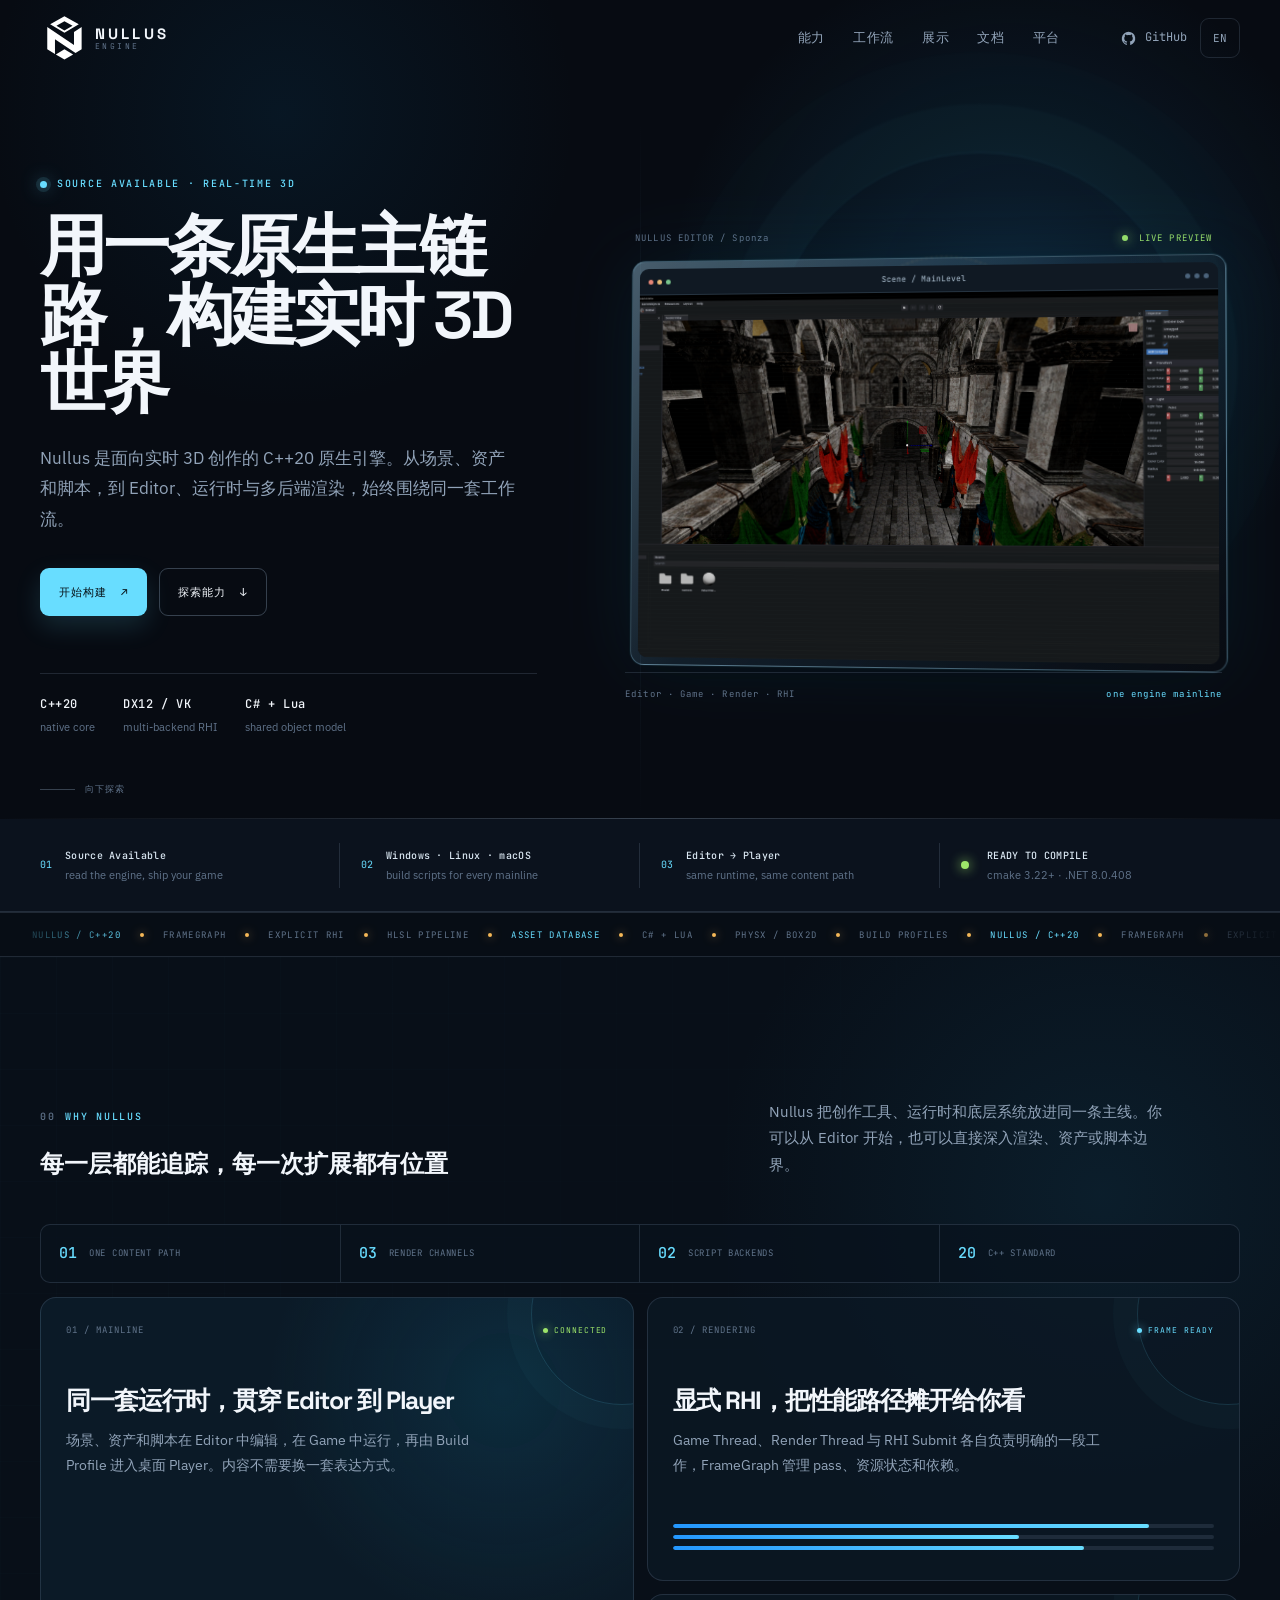
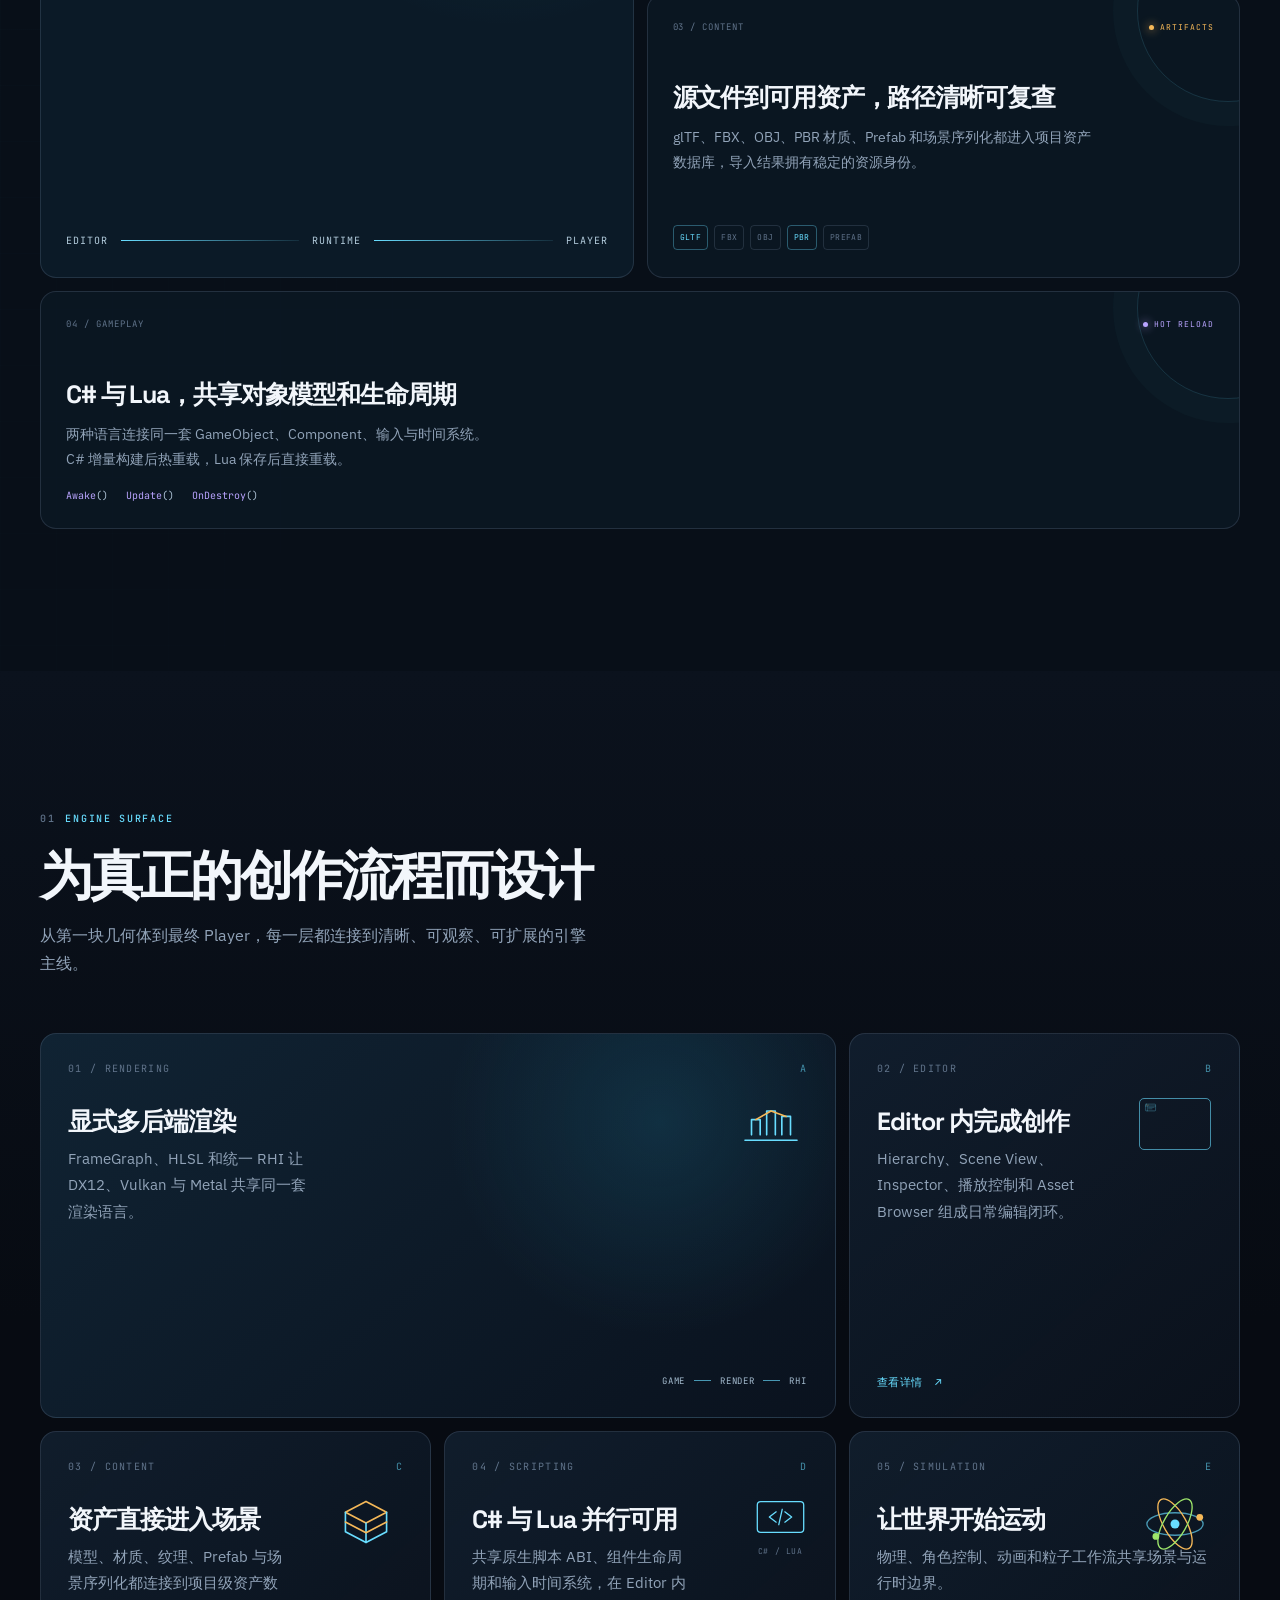
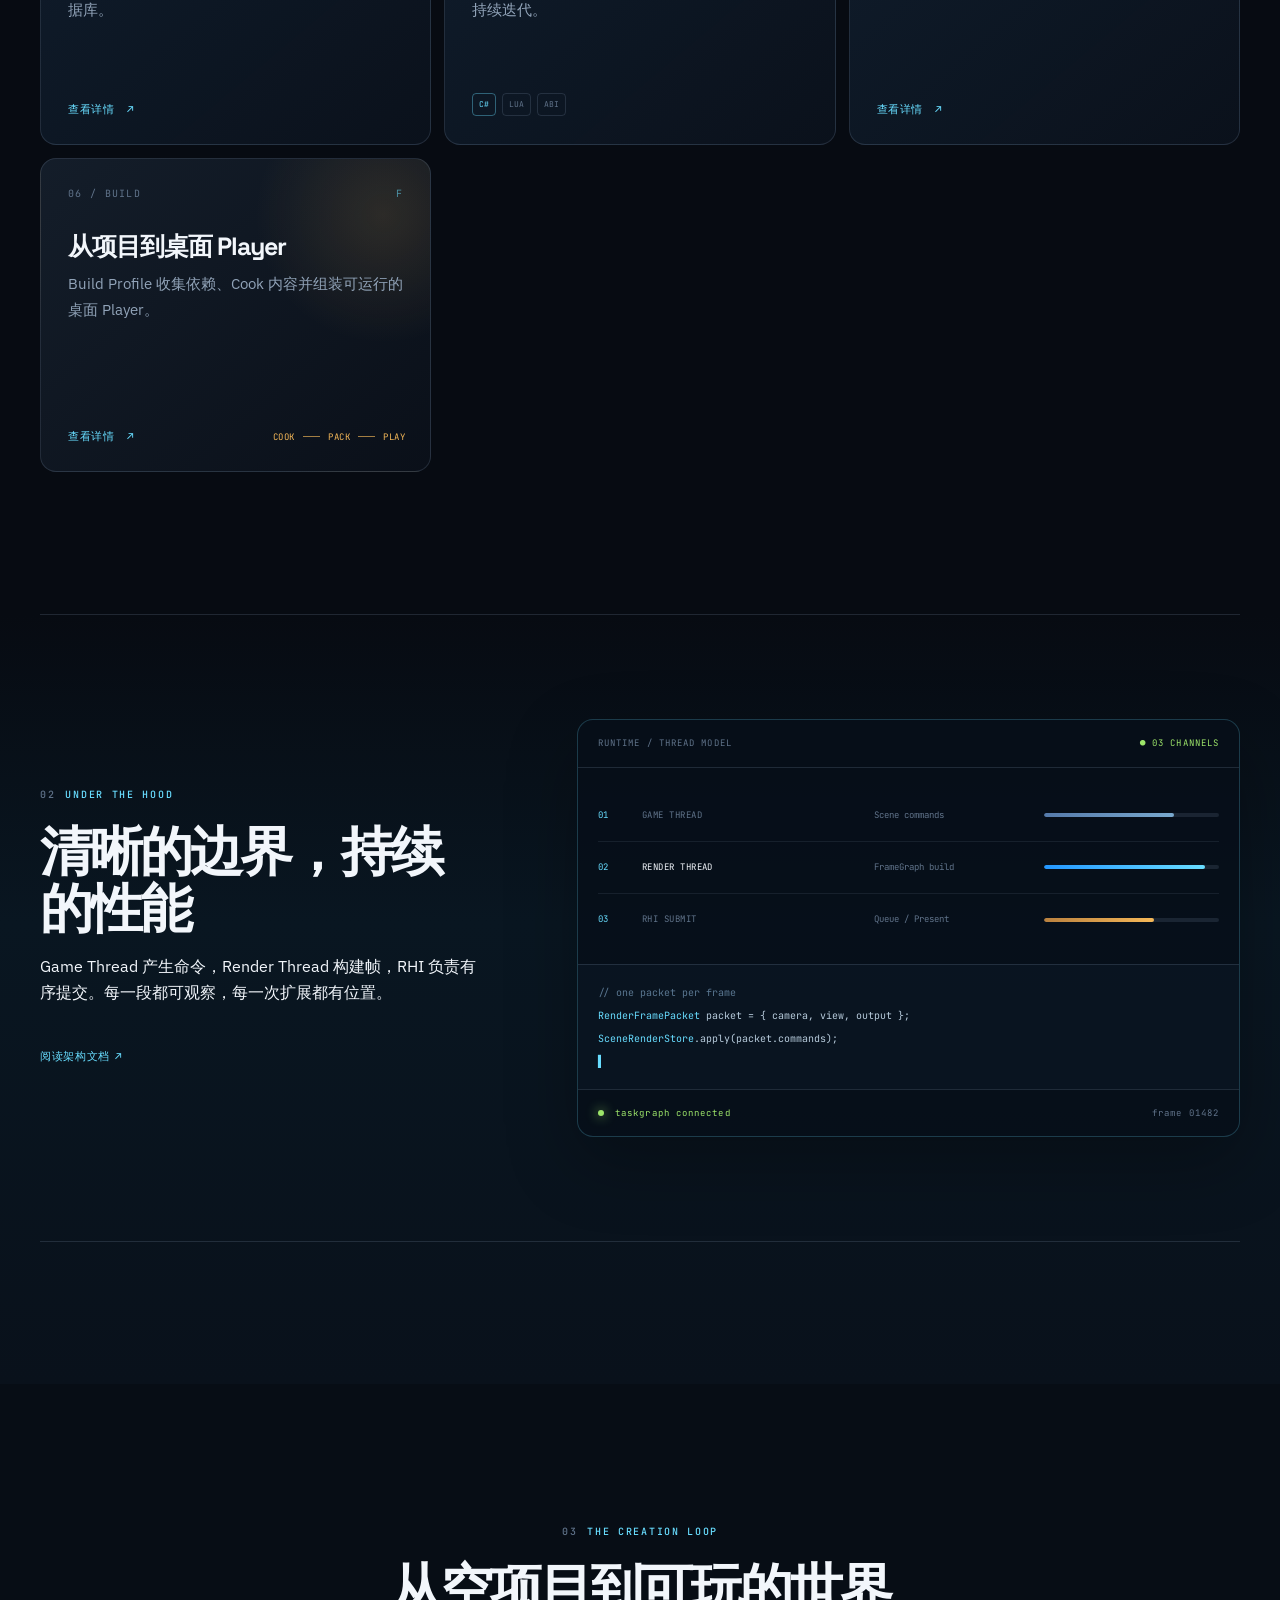
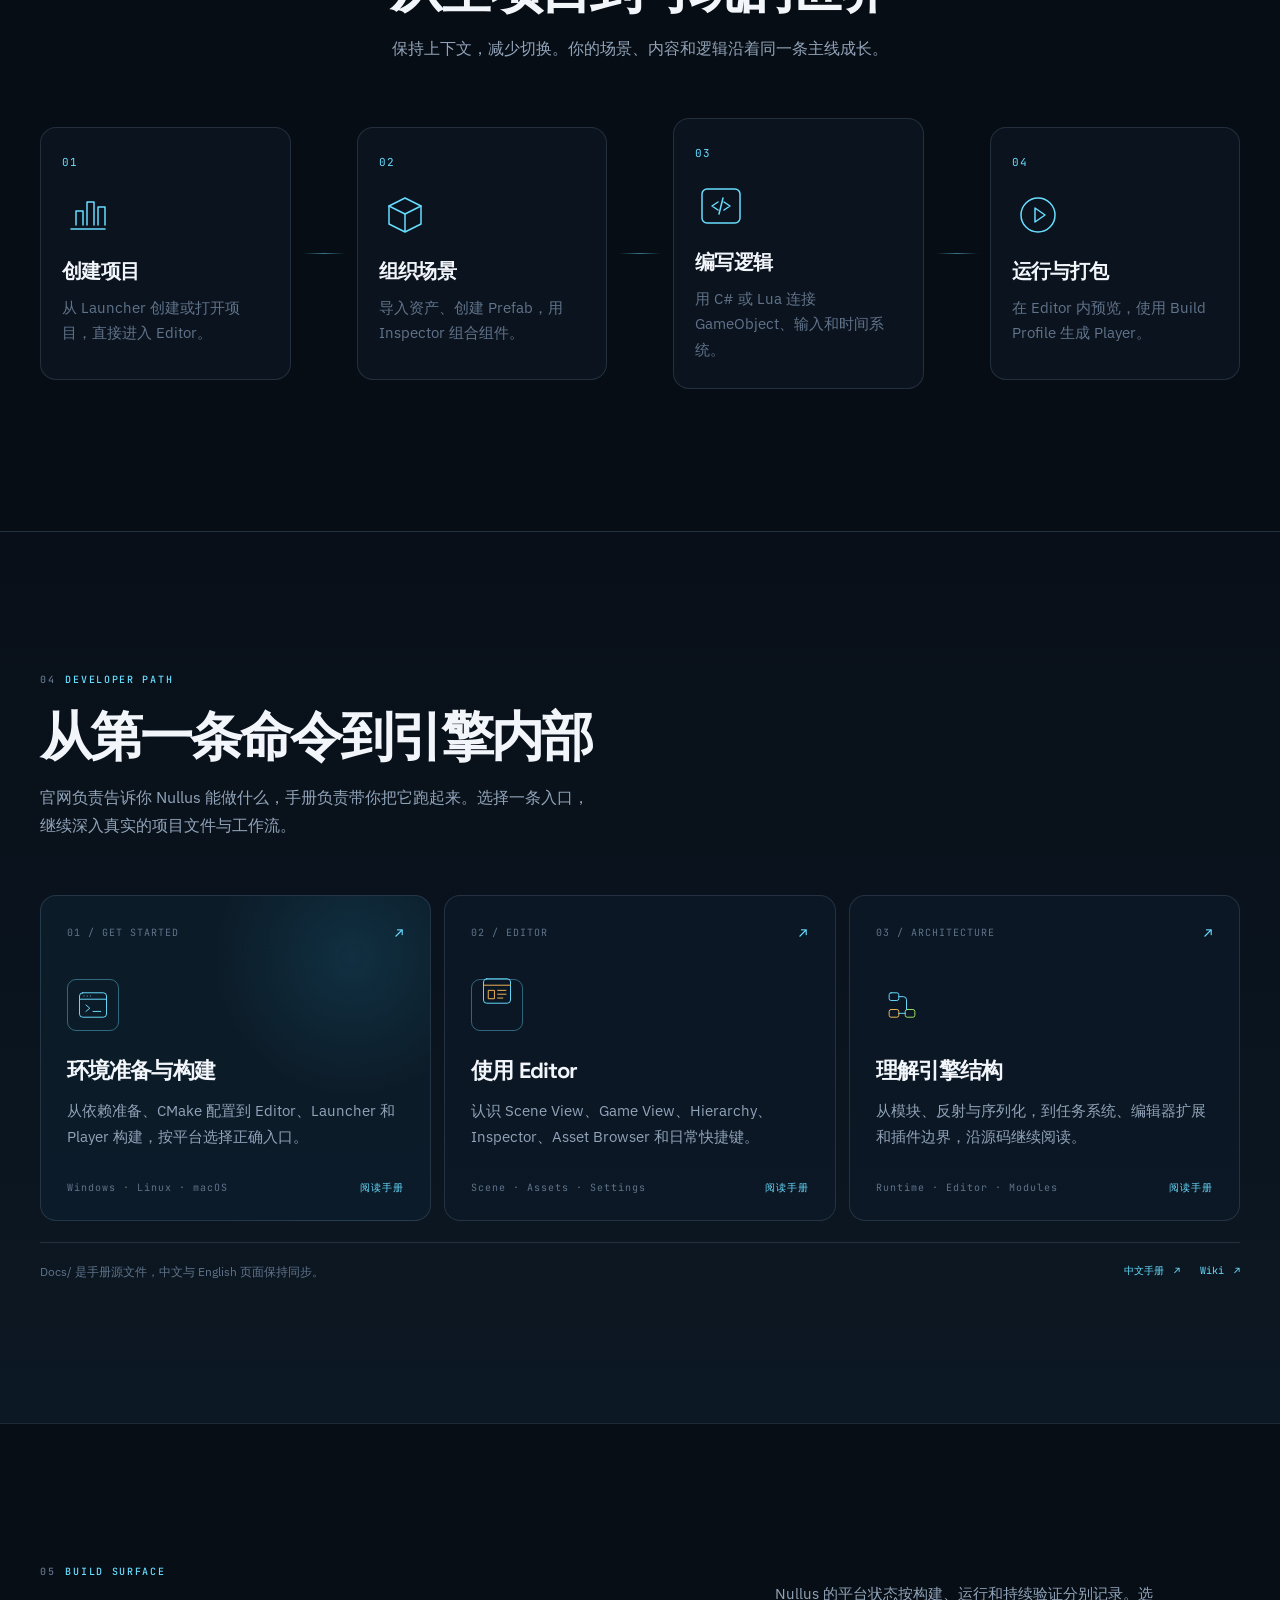
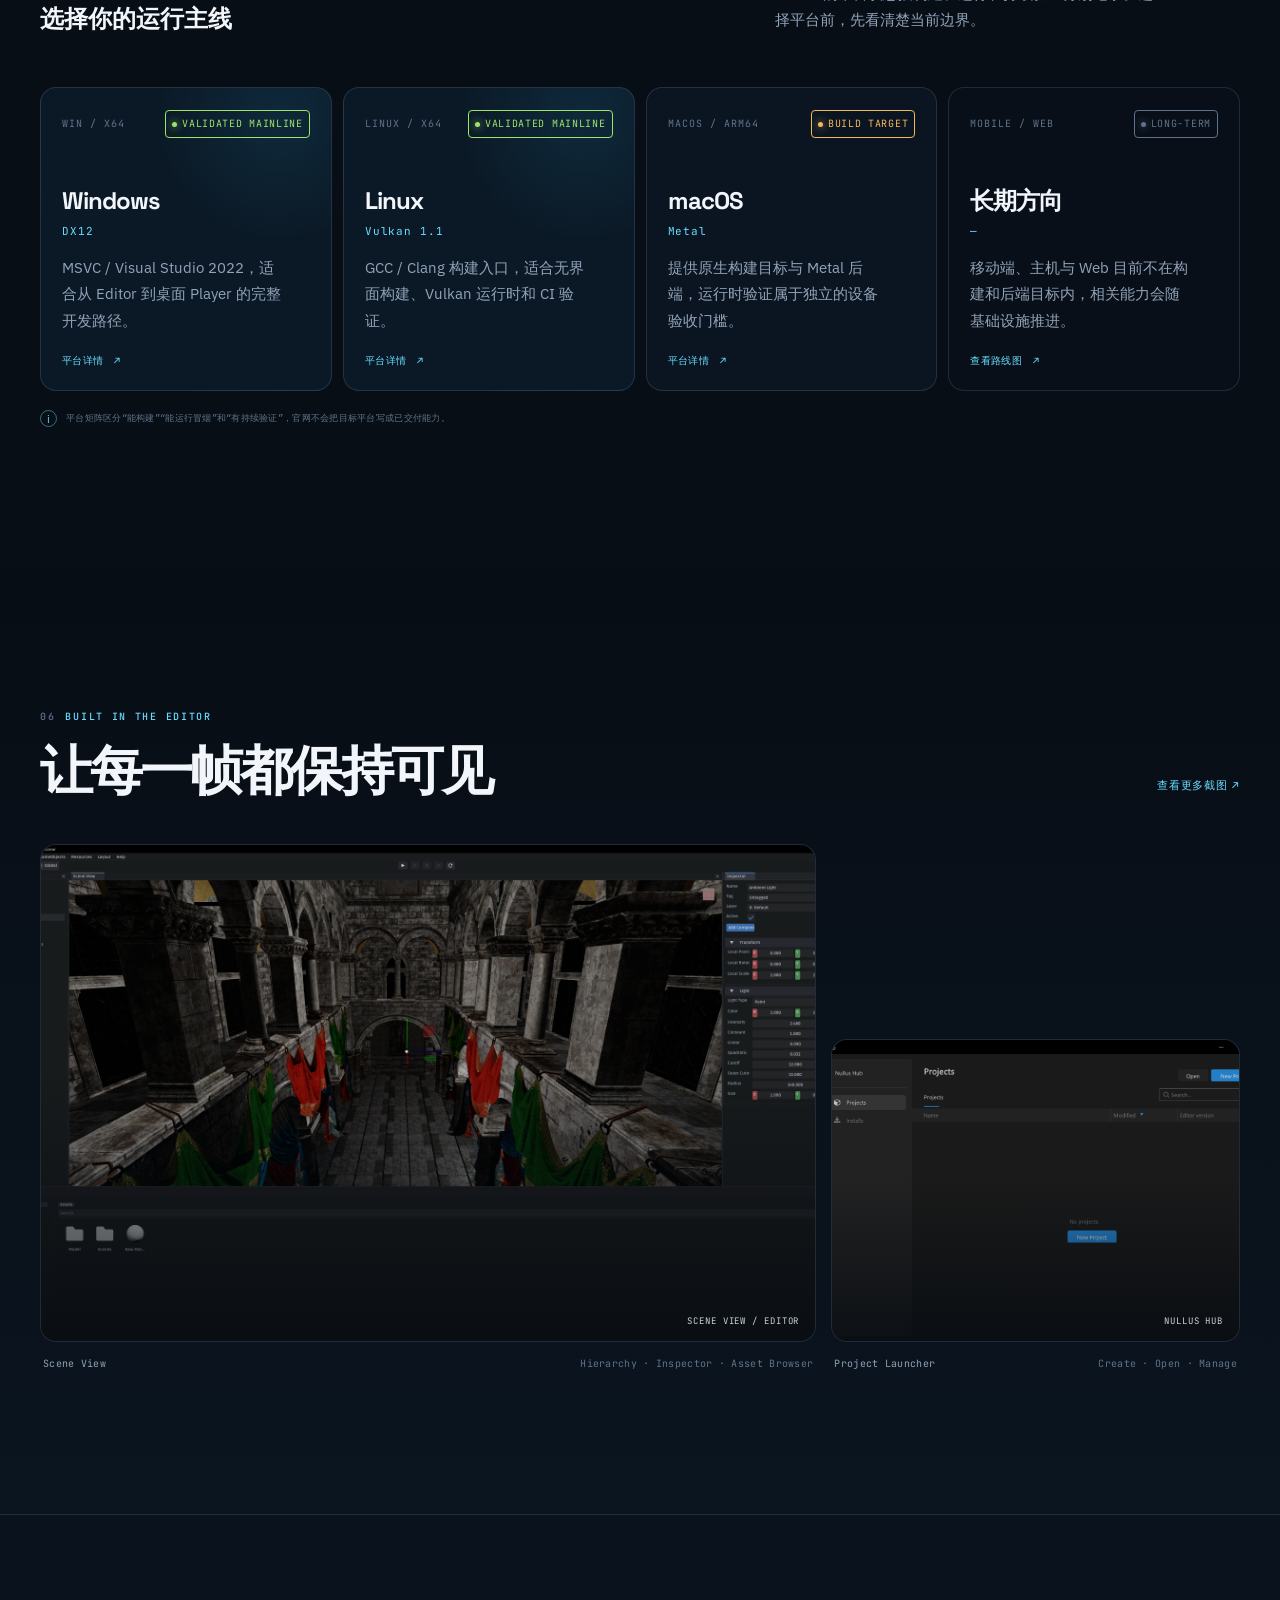
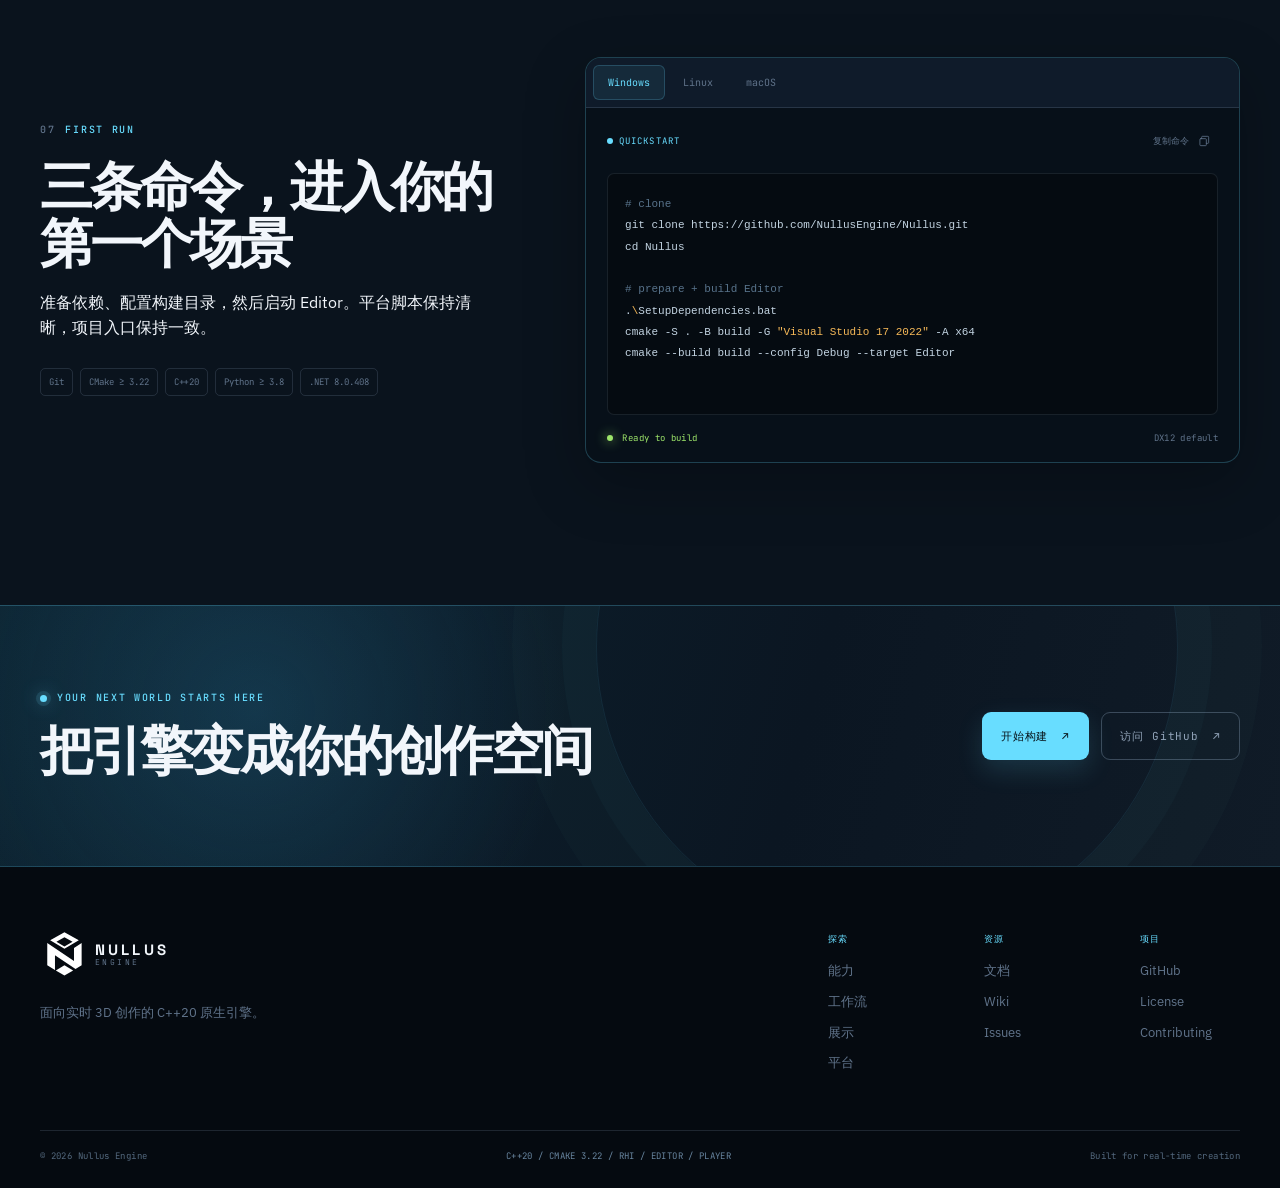
==== index.html @ f69d6d19 "Create Nullus Engine website" ====
<!doctype html>
<html lang="zh-CN">
  <head>
    <meta charset="UTF-8" />
    <meta name="viewport" content="width=device-width, initial-scale=1" />
    <meta name="theme-color" content="#070b12" />
    <meta name="robots" content="noindex,follow,max-image-preview:large" />
    <meta name="author" content="Nullus Engine" />
    <meta
      name="description"
      content="Nullus 是面向实时 3D 创作的 C++20 原生游戏引擎，提供 Editor、FrameGraph、DX12、Vulkan、Metal、C#、Lua、资产管线与桌面 Player 构建。"
    />
    <link rel="canonical" href="https://www.nullusengine.com/zh-cn/" />
    <link rel="alternate" hreflang="zh-CN" href="https://www.nullusengine.com/zh-cn/" />
    <link rel="alternate" hreflang="en" href="https://www.nullusengine.com/en/" />
    <link rel="alternate" hreflang="x-default" href="https://www.nullusengine.com/zh-cn/" />
    <meta property="og:site_name" content="Nullus Engine" />
    <meta property="og:type" content="website" />
    <meta property="og:locale" content="zh_CN" />
    <meta property="og:locale:alternate" content="en_US" />
    <meta property="og:title" content="Nullus Engine｜C++20 原生实时 3D 游戏引擎" />
    <meta property="og:description" content="从场景、资产和脚本，到 Editor、运行时与多后端渲染，使用同一条原生引擎主线。" />
    <meta property="og:url" content="https://www.nullusengine.com/zh-cn/" />
    <meta property="og:image" content="https://www.nullusengine.com/assets/editor.png" />
    <meta property="og:image:alt" content="Nullus Editor 场景编辑器与实时 3D 视图" />
    <meta property="og:image:type" content="image/png" />
    <meta property="og:image:width" content="3840" />
    <meta property="og:image:height" content="2088" />
    <meta name="twitter:card" content="summary_large_image" />
    <meta name="twitter:title" content="Nullus Engine｜C++20 原生实时 3D 游戏引擎" />
    <meta name="twitter:description" content="面向实时 3D 创作的 C++20 原生引擎，连接 Editor、运行时、资产与多后端渲染。" />
    <meta name="twitter:image" content="https://www.nullusengine.com/assets/editor.png" />
    <title>Nullus Engine｜C++20 原生实时 3D 游戏引擎</title>
    <link rel="preconnect" href="https://fonts.googleapis.com" />
    <link rel="preconnect" href="https://fonts.gstatic.com" crossorigin />
    <link
      href="https://fonts.googleapis.com/css2?family=IBM+Plex+Sans:wght@400;500;600;700&family=JetBrains+Mono:wght@400;500;600&family=Space+Grotesk:wght@500;600;700&display=swap"
      rel="stylesheet"
    />
    <link rel="icon" href="assets/NullusIcon.svg" type="image/svg+xml" />
    <link rel="stylesheet" href="styles.css" />
    <script type="application/ld+json">
      {
        "@context": "https://schema.org",
        "@graph": [
          {
            "@type": "WebSite",
            "@id": "https://www.nullusengine.com/#website",
            "url": "https://www.nullusengine.com/",
            "name": "Nullus Engine",
            "description": "A native C++20 engine for real-time 3D creation.",
            "publisher": { "@id": "https://www.nullusengine.com/#organization" }
          },
          {
            "@type": "Organization",
            "@id": "https://www.nullusengine.com/#organization",
            "name": "Nullus Engine",
            "url": "https://www.nullusengine.com/",
            "logo": "https://www.nullusengine.com/assets/NullusIcon.svg",
            "sameAs": ["https://github.com/NullusEngine/Nullus"]
          },
          {
            "@type": "SoftwareApplication",
            "@id": "https://www.nullusengine.com/#software",
            "name": "Nullus Engine",
            "url": "https://www.nullusengine.com/",
            "description": "A native C++20 engine for real-time 3D creation with an Editor, FrameGraph rendering, multi-backend RHI, C# and Lua scripting, asset workflows, and desktop Player builds.",
            "applicationCategory": "GameDevelopmentTool",
            "operatingSystem": ["Windows", "Linux", "macOS"],
            "programmingLanguage": "C++20",
            "image": "https://www.nullusengine.com/assets/editor.png",
            "codeRepository": "https://github.com/NullusEngine/Nullus",
            "publisher": { "@id": "https://www.nullusengine.com/#organization" }
          }
        ]
      }
    </script>
  </head>
  <body>
    <a class="skip-link" href="#main">跳转到主要内容</a>
    <div class="site-shell">
      <header class="site-header" data-header>
        <div class="container header-inner">
          <a class="brand" href="#top" aria-label="Nullus Engine 首页">
            <span class="brand-mark-wrap" aria-hidden="true">
              <img class="brand-mark" src="assets/NullusIcon.svg" alt="" />
            </span>
            <span class="brand-copy">
              <span class="brand-name">NULLUS</span>
              <span class="brand-type">ENGINE</span>
            </span>
          </a>

          <nav class="desktop-nav" aria-label="主导航">
            <a href="#features" data-i18n="navFeatures">能力</a>
            <a href="#workflow" data-i18n="navWorkflow">工作流</a>
            <a href="#gallery" data-i18n="navGallery">展示</a>
            <a href="#docs" data-i18n="navDocs">文档</a>
            <a href="#platforms" data-i18n="navPlatforms">平台</a>
          </nav>

          <div class="header-actions">
            <a class="header-github" href="https://github.com/NullusEngine/Nullus" target="_blank" rel="noreferrer">
              <svg viewBox="0 0 24 24" aria-hidden="true"><path d="M12 2.5a9.5 9.5 0 0 0-3 18.51c.48.09.65-.21.65-.46v-1.62c-2.65.58-3.21-1.13-3.21-1.13-.44-1.1-1.07-1.4-1.07-1.4-.87-.6.07-.59.07-.59.96.07 1.46.99 1.46.99.86 1.46 2.26 1.04 2.81.8.09-.62.34-1.04.61-1.28-2.11-.24-4.33-1.05-4.33-4.69 0-1.04.37-1.89.98-2.56-.1-.24-.43-1.21.09-2.52 0 0 .8-.26 2.62.98A9.1 9.1 0 0 1 12 7.2c.81 0 1.62.11 2.38.33 1.82-1.24 2.62-.98 2.62-.98.52 1.31.19 2.28.09 2.52.61.67.98 1.52.98 2.56 0 3.65-2.23 4.45-4.35 4.68.35.3.65.88.65 1.77v2.47c0 .25.17.55.66.46A9.5 9.5 0 0 0 12 2.5Z" /></svg>
              <span>GitHub</span>
            </a>
            <button class="lang-toggle" type="button" data-language-toggle aria-label="切换为 English">EN</button>
            <button class="menu-toggle" type="button" data-menu-toggle aria-expanded="false" aria-controls="mobile-menu" aria-label="打开菜单">
              <span></span><span></span>
            </button>
          </div>
        </div>
        <nav class="mobile-nav" id="mobile-menu" data-mobile-menu aria-label="移动端主导航">
          <a href="#features" data-i18n="navFeatures">能力</a>
          <a href="#workflow" data-i18n="navWorkflow">工作流</a>
          <a href="#gallery" data-i18n="navGallery">展示</a>
          <a href="#docs" data-i18n="navDocs">文档</a>
          <a href="#platforms" data-i18n="navPlatforms">平台</a>
          <a href="https://github.com/NullusEngine/Nullus" target="_blank" rel="noreferrer">GitHub</a>
        </nav>
      </header>

      <main id="main">
        <section class="hero section-grid" id="top">
          <div class="hero-glow hero-glow-one" aria-hidden="true"></div>
          <div class="hero-glow hero-glow-two" aria-hidden="true"></div>
          <div class="container hero-inner">
            <div class="hero-copy reveal">
              <p class="eyebrow"><span class="eyebrow-dot"></span><span data-i18n="heroEyebrow">SOURCE AVAILABLE · REAL-TIME 3D</span></p>
              <h1 data-i18n="heroTitle">用一条原生主链路，构建实时 3D 世界</h1>
              <p class="hero-lede" data-i18n="heroLede">
                Nullus 是面向实时 3D 创作的 C++20 原生引擎。从场景、资产和脚本，到 Editor、运行时与多后端渲染，始终围绕同一套工作流。
              </p>
              <div class="hero-actions">
                <a class="button button-primary" href="#start" data-i18n="heroPrimary">开始构建 <span aria-hidden="true">↗</span></a>
                <a class="button button-secondary" href="#features" data-i18n="heroSecondary">探索能力 <span aria-hidden="true">↓</span></a>
              </div>
              <div class="hero-meta">
                <span><strong>C++20</strong><small>native core</small></span>
                <span><strong>DX12 / VK</strong><small>multi-backend RHI</small></span>
                <span><strong>C# + Lua</strong><small>shared object model</small></span>
              </div>
            </div>

            <div class="hero-visual reveal reveal-delay" aria-label="Nullus Editor 工作区预览">
              <div class="visual-topline"><span>NULLUS EDITOR / Sponza</span><span class="live-status"><i></i> LIVE PREVIEW</span></div>
              <div class="editor-frame">
                <div class="editor-toolbar">
                  <span class="window-dots"><i></i><i></i><i></i></span>
                  <span class="toolbar-title">Scene / MainLevel</span>
                  <span class="toolbar-actions"><b></b><b></b><b></b></span>
                </div>
                <div class="editor-screenshot">
                  <img src="assets/editor.png" alt="Nullus Editor 展示了场景视图、Hierarchy、Inspector 和 Asset Browser" />
                  <div class="scanline" aria-hidden="true"></div>
                </div>
              </div>
              <div class="visual-caption"><span>Editor · Game · Render · RHI</span><span>one engine mainline</span></div>
            </div>
          </div>
          <div class="container hero-scroll-hint"><span class="scroll-line"></span><span data-i18n="scrollHint">向下探索</span></div>
        </section>

        <section class="proof-strip" aria-label="Nullus 技术信息">
          <div class="container proof-grid">
            <div class="proof-item"><span class="proof-index">01</span><span><strong>Source Available</strong><small>read the engine, ship your game</small></span></div>
            <div class="proof-item"><span class="proof-index">02</span><span><strong>Windows · Linux · macOS</strong><small>build scripts for every mainline</small></span></div>
            <div class="proof-item"><span class="proof-index">03</span><span><strong>Editor → Player</strong><small>same runtime, same content path</small></span></div>
            <div class="proof-item proof-item-signal"><span class="proof-signal"></span><span><strong data-i18n="proofReady">READY TO COMPILE</strong><small>cmake 3.22+ · .NET 8.0.408</small></span></div>
          </div>
        </section>

        <div class="engine-ticker" aria-label="Nullus 技术关键词">
          <div class="ticker-track" aria-hidden="true">
            <span>NULLUS / C++20</span><i></i><span>FRAMEGRAPH</span><i></i><span>EXPLICIT RHI</span><i></i><span>HLSL PIPELINE</span><i></i><span>ASSET DATABASE</span><i></i><span>C# + LUA</span><i></i><span>PHYSX / BOX2D</span><i></i><span>BUILD PROFILES</span><i></i>
            <span>NULLUS / C++20</span><i></i><span>FRAMEGRAPH</span><i></i><span>EXPLICIT RHI</span><i></i><span>HLSL PIPELINE</span><i></i><span>ASSET DATABASE</span><i></i><span>C# + LUA</span><i></i><span>PHYSX / BOX2D</span><i></i><span>BUILD PROFILES</span><i></i>
          </div>
        </div>

        <section class="section section-signal" id="advantages">
          <div class="container">
            <div class="signal-heading reveal">
              <div>
                <p class="eyebrow"><span>00</span><span data-i18n="advantagesEyebrow">WHY NULLUS</span></p>
                <h2 data-i18n="advantagesTitle">每一层都能追踪，每一次扩展都有位置</h2>
              </div>
              <p data-i18n="advantagesLede">Nullus 把创作工具、运行时和底层系统放进同一条主线。你可以从 Editor 开始，也可以直接深入渲染、资产或脚本边界。</p>
            </div>
            <div class="signal-metrics reveal">
              <div><strong>01</strong><span data-i18n="metricRuntime">ONE CONTENT PATH</span></div>
              <div><strong>03</strong><span data-i18n="metricThreads">RENDER CHANNELS</span></div>
              <div><strong>02</strong><span data-i18n="metricScripts">SCRIPT BACKENDS</span></div>
              <div><strong>20</strong><span data-i18n="metricCpp">C++ STANDARD</span></div>
            </div>
            <div class="signal-grid">
              <article class="signal-card signal-card-runtime reveal">
                <div class="signal-card-top"><span>01 / MAINLINE</span><span class="signal-status"><i></i> CONNECTED</span></div>
                <h3 data-i18n="signalRuntimeTitle">同一套运行时，贯穿 Editor 到 Player</h3>
                <p data-i18n="signalRuntimeText">场景、资产和脚本在 Editor 中编辑，在 Game 中运行，再由 Build Profile 进入桌面 Player。内容不需要换一套表达方式。</p>
                <div class="signal-pipeline" aria-hidden="true"><span>EDITOR</span><i></i><span>RUNTIME</span><i></i><span>PLAYER</span></div>
              </article>
              <article class="signal-card signal-card-rhi reveal reveal-delay-short">
                <div class="signal-card-top"><span>02 / RENDERING</span><span class="signal-status signal-status-blue"><i></i> FRAME READY</span></div>
                <h3 data-i18n="signalRhiTitle">显式 RHI，把性能路径摊开给你看</h3>
                <p data-i18n="signalRhiText">Game Thread、Render Thread 与 RHI Submit 各自负责明确的一段工作，FrameGraph 管理 pass、资源状态和依赖。</p>
                <div class="signal-bars" aria-hidden="true"><span><i style="width: 88%"></i></span><span><i style="width: 64%"></i></span><span><i style="width: 76%"></i></span></div>
              </article>
              <article class="signal-card signal-card-content reveal reveal-delay">
                <div class="signal-card-top"><span>03 / CONTENT</span><span class="signal-status signal-status-warm"><i></i> ARTIFACTS</span></div>
                <h3 data-i18n="signalContentTitle">源文件到可用资产，路径清晰可复查</h3>
                <p data-i18n="signalContentText">glTF、FBX、OBJ、PBR 材质、Prefab 和场景序列化都进入项目资产数据库，导入结果拥有稳定的资源身份。</p>
                <div class="signal-tags" aria-hidden="true"><span>GLTF</span><span>FBX</span><span>OBJ</span><span>PBR</span><span>PREFAB</span></div>
              </article>
              <article class="signal-card signal-card-script reveal reveal-delay-long">
                <div class="signal-card-top"><span>04 / GAMEPLAY</span><span class="signal-status signal-status-purple"><i></i> HOT RELOAD</span></div>
                <h3 data-i18n="signalScriptTitle">C# 与 Lua，共享对象模型和生命周期</h3>
                <p data-i18n="signalScriptText">两种语言连接同一套 GameObject、Component、输入与时间系统。C# 增量构建后热重载，Lua 保存后直接重载。</p>
                <div class="signal-code" aria-hidden="true"><span><em>Awake</em>()</span><span><em>Update</em>()</span><span><em>OnDestroy</em>()</span></div>
              </article>
            </div>
          </div>
        </section>

        <section class="section section-features" id="features">
          <div class="container">
            <div class="section-heading reveal">
              <p class="eyebrow"><span>01</span><span data-i18n="featuresEyebrow">ENGINE SURFACE</span></p>
              <h2 data-i18n="featuresTitle">为真正的创作流程而设计</h2>
              <p data-i18n="featuresLede">从第一块几何体到最终 Player，每一层都连接到清晰、可观察、可扩展的引擎主线。</p>
            </div>
            <div class="feature-grid">
              <article class="feature-card feature-card-large reveal">
                <div class="card-topline"><span class="card-kicker">01 / RENDERING</span><span class="card-index">A</span></div>
                <div class="feature-icon icon-rhi" aria-hidden="true"><svg viewBox="0 0 64 48" focusable="false"><path d="M8 39h48"/><path d="M14 34V20h8v14M28 34V12h8v22M42 34V17h8v17"/><path d="M18 20 32 12l14 5"/></svg></div>
                <h3 data-i18n="featureRenderTitle">显式多后端渲染</h3>
                <p data-i18n="featureRenderText">FrameGraph、HLSL 和统一 RHI 让 DX12、Vulkan 与 Metal 共享同一套渲染语言。</p>
                <div class="mini-diagram" aria-hidden="true"><span>GAME</span><i></i><span>RENDER</span><i></i><span>RHI</span></div>
              </article>

              <article class="feature-card reveal reveal-delay-short">
                <div class="card-topline"><span class="card-kicker">02 / EDITOR</span><span class="card-index">B</span></div>
                <div class="feature-icon icon-editor" aria-hidden="true"><svg viewBox="0 0 64 48" focusable="false"><rect x="5" y="6" width="54" height="36" rx="4"/><path d="M5 16h54M15 16v26M22 23h29M22 31h18"/><circle cx="11" cy="11" r="1.5"/><circle cx="16" cy="11" r="1.5"/><circle cx="21" cy="11" r="1.5"/></svg></div>
                <h3 data-i18n="featureEditorTitle">Editor 内完成创作</h3>
                <p data-i18n="featureEditorText">Hierarchy、Scene View、Inspector、播放控制和 Asset Browser 组成日常编辑闭环。</p>
                <div class="card-link" data-i18n="learnMore">查看工作区 <span>↗</span></div>
              </article>

              <article class="feature-card reveal reveal-delay-short">
                <div class="card-topline"><span class="card-kicker">03 / CONTENT</span><span class="card-index">C</span></div>
                <div class="feature-icon icon-assets" aria-hidden="true"><svg viewBox="0 0 64 48" focusable="false"><path d="m32 5 19 10-19 10-19-10 19-10Z"/><path d="M13 15v18l19 10 19-10V15M32 25v18"/><path d="m13 24 19 10 19-10"/></svg></div>
                <h3 data-i18n="featureAssetsTitle">资产直接进入场景</h3>
                <p data-i18n="featureAssetsText">模型、材质、纹理、Prefab 与场景序列化都连接到项目级资产数据库。</p>
                <div class="card-link" data-i18n="learnMore">查看资产管线 <span>↗</span></div>
              </article>

              <article class="feature-card reveal">
                <div class="card-topline"><span class="card-kicker">04 / SCRIPTING</span><span class="card-index">D</span></div>
                <div class="code-chip" aria-hidden="true"><svg viewBox="0 0 64 48" focusable="false"><rect x="5" y="6" width="54" height="36" rx="4"/><path d="m27 18-8 6 8 6M37 18l8 6-8 6M34 15l-4 18"/></svg><span>C# / LUA</span></div>
                <h3 data-i18n="featureScriptTitle">C# 与 Lua 并行可用</h3>
                <p data-i18n="featureScriptText">共享原生脚本 ABI、组件生命周期和输入时间系统，在 Editor 内持续迭代。</p>
                <div class="script-tags"><span>C#</span><span>LUA</span><span>ABI</span></div>
              </article>

              <article class="feature-card reveal reveal-delay-short">
                <div class="card-topline"><span class="card-kicker">05 / SIMULATION</span><span class="card-index">E</span></div>
                <div class="simulation-orbit" aria-hidden="true"><svg viewBox="0 0 64 48" focusable="false"><ellipse cx="32" cy="24" rx="25" ry="10"/><ellipse cx="32" cy="24" rx="25" ry="10" transform="rotate(60 32 24)"/><ellipse cx="32" cy="24" rx="25" ry="10" transform="rotate(-60 32 24)"/><circle cx="32" cy="24" r="4"/><circle cx="54" cy="18" r="3"/><circle cx="15" cy="35" r="3"/></svg></div>
                <h3 data-i18n="featureSimTitle">让世界开始运动</h3>
                <p data-i18n="featureSimText">物理、角色控制、动画和粒子工作流共享场景与运行时边界。</p>
                <div class="card-link" data-i18n="learnMore">查看运行时 <span>↗</span></div>
              </article>

              <article class="feature-card feature-card-build reveal reveal-delay-short">
                <div class="card-topline"><span class="card-kicker">06 / BUILD</span><span class="card-index">F</span></div>
                <div class="build-label" aria-hidden="true"><span>COOK</span><i></i><span>PACK</span><i></i><span>PLAY</span></div>
                <h3 data-i18n="featureBuildTitle">从项目到桌面 Player</h3>
                <p data-i18n="featureBuildText">Build Profile 收集依赖、Cook 内容并组装可运行的桌面 Player。</p>
                <div class="card-link" data-i18n="learnMore">查看构建流程 <span>↗</span></div>
              </article>
            </div>
          </div>
        </section>

        <section class="section section-architecture" id="architecture">
          <div class="container architecture-grid">
            <div class="section-heading reveal">
              <p class="eyebrow"><span>02</span><span data-i18n="architectureEyebrow">UNDER THE HOOD</span></p>
              <h2 data-i18n="architectureTitle">清晰的边界，持续的性能</h2>
              <p data-i18n="architectureLede">Game Thread 产生命令，Render Thread 构建帧，RHI 负责有序提交。每一段都可观察，每一次扩展都有位置。</p>
              <a class="text-link" data-doc-link data-doc-zh="https://github.com/NullusEngine/Nullus/blob/main/Docs/zh-CN/rendering/overview.md" data-doc-en="https://github.com/NullusEngine/Nullus/blob/main/Docs/en/rendering/overview.md" href="https://github.com/NullusEngine/Nullus/blob/main/Docs/zh-CN/rendering/overview.md" target="_blank" rel="noreferrer" data-i18n="architectureLink">阅读架构文档 <span>↗</span></a>
            </div>
            <div class="architecture-panel reveal reveal-delay">
              <div class="panel-header"><span>RUNTIME / THREAD MODEL</span><span class="panel-live">● 03 CHANNELS</span></div>
              <div class="thread-stack">
                <div class="thread-row"><span class="thread-index">01</span><span class="thread-name">GAME THREAD</span><span class="thread-desc">Scene commands</span><span class="thread-bar"><i style="width: 74%"></i></span></div>
                <div class="thread-row thread-row-active"><span class="thread-index">02</span><span class="thread-name">RENDER THREAD</span><span class="thread-desc">FrameGraph build</span><span class="thread-bar"><i style="width: 92%"></i></span></div>
                <div class="thread-row"><span class="thread-index">03</span><span class="thread-name">RHI SUBMIT</span><span class="thread-desc">Queue / Present</span><span class="thread-bar"><i style="width: 63%"></i></span></div>
              </div>
              <div class="panel-code"><span class="code-comment">// one packet per frame</span><span><em>RenderFramePacket</em> packet = { camera, view, output };</span><span><em>SceneRenderStore</em>.apply(packet.commands);</span><span class="code-caret">▌</span></div>
              <div class="panel-footer"><span><i></i> taskgraph connected</span><span>frame 01482</span></div>
            </div>
          </div>
        </section>

        <section class="section section-workflow" id="workflow">
          <div class="container">
            <div class="section-heading section-heading-centered reveal">
              <p class="eyebrow"><span>03</span><span data-i18n="workflowEyebrow">THE CREATION LOOP</span></p>
              <h2 data-i18n="workflowTitle">从空项目到可玩的世界</h2>
              <p data-i18n="workflowLede">保持上下文，减少切换。你的场景、内容和逻辑沿着同一条主线成长。</p>
            </div>
            <div class="workflow-steps">
              <article class="workflow-step reveal"><span class="step-number">01</span><div class="step-icon" aria-hidden="true"><svg viewBox="0 0 48 48" focusable="false"><path d="M7 38h34M12 34V20h7v14M23 34V11h7v23M34 34V16h7v18"/></svg></div><h3 data-i18n="stepOneTitle">创建项目</h3><p data-i18n="stepOneText">从 Launcher 创建或打开项目，直接进入 Editor。</p></article>
              <span class="workflow-connector" aria-hidden="true"></span>
              <article class="workflow-step reveal reveal-delay-short"><span class="step-number">02</span><div class="step-icon" aria-hidden="true"><svg viewBox="0 0 48 48" focusable="false"><path d="m24 7 16 8-16 8-16-8 16-8Z"/><path d="M8 15v18l16 8 16-8V15M24 23v18"/></svg></div><h3 data-i18n="stepTwoTitle">组织场景</h3><p data-i18n="stepTwoText">导入资产、创建 Prefab，用 Inspector 组合组件。</p></article>
              <span class="workflow-connector" aria-hidden="true"></span>
              <article class="workflow-step reveal reveal-delay"><span class="step-number">03</span><div class="step-icon" aria-hidden="true"><svg viewBox="0 0 48 48" focusable="false"><rect x="5" y="7" width="38" height="34" rx="5"/><path d="m21 20-6 4 6 4M27 20l6 4-6 4M26 16l-4 16"/></svg></div><h3 data-i18n="stepThreeTitle">编写逻辑</h3><p data-i18n="stepThreeText">用 C# 或 Lua 连接 GameObject、输入和时间系统。</p></article>
              <span class="workflow-connector" aria-hidden="true"></span>
              <article class="workflow-step reveal reveal-delay-long"><span class="step-number">04</span><div class="step-icon" aria-hidden="true"><svg viewBox="0 0 48 48" focusable="false"><circle cx="24" cy="24" r="17"/><path d="m21 17 10 7-10 7V17Z"/></svg></div><h3 data-i18n="stepFourTitle">运行与打包</h3><p data-i18n="stepFourText">在 Editor 内预览，使用 Build Profile 生成 Player。</p></article>
            </div>
          </div>
        </section>

        <section class="section section-docs" id="docs">
          <div class="container">
            <div class="section-heading reveal">
              <p class="eyebrow"><span>04</span><span data-i18n="docsEyebrow">DEVELOPER PATH</span></p>
              <h2 data-i18n="docsTitle">从第一条命令到引擎内部</h2>
              <p data-i18n="docsLede">官网负责告诉你 Nullus 能做什么，手册负责带你把它跑起来。选择一条入口，继续深入真实的项目文件与工作流。</p>
            </div>
            <div class="docs-grid">
              <a class="doc-card doc-card-feature reveal" data-doc-link data-doc-zh="https://github.com/NullusEngine/Nullus/blob/main/Docs/zh-CN/getting-started/build.md" data-doc-en="https://github.com/NullusEngine/Nullus/blob/main/Docs/en/getting-started/build.md" href="https://github.com/NullusEngine/Nullus/blob/main/Docs/zh-CN/getting-started/build.md" target="_blank" rel="noreferrer">
                <div class="doc-card-top"><span class="doc-kicker">01 / GET STARTED</span><span class="doc-arrow" aria-hidden="true">↗</span></div>
                <div class="doc-icon doc-icon-terminal" aria-hidden="true"><svg viewBox="0 0 56 56" focusable="false"><rect x="7" y="9" width="42" height="38" rx="5"/><path d="M7 19h42M14 14h.01M19 14h.01M24 14h.01M17 28l6 5-6 5M28 38h12"/></svg></div>
                <h3 data-i18n="docsBuildTitle">环境准备与构建</h3>
                <p data-i18n="docsBuildText">从依赖准备、CMake 配置到 Editor、Launcher 和 Player 构建，按平台选择正确入口。</p>
                <div class="doc-card-meta"><span data-i18n="docsBuildMeta">Windows · Linux · macOS</span><span data-i18n="docsRead">阅读手册</span></div>
              </a>
              <a class="doc-card reveal reveal-delay-short" data-doc-link data-doc-zh="https://github.com/NullusEngine/Nullus/blob/main/Docs/zh-CN/editor/workspace.md" data-doc-en="https://github.com/NullusEngine/Nullus/blob/main/Docs/en/editor/workspace.md" href="https://github.com/NullusEngine/Nullus/blob/main/Docs/zh-CN/editor/workspace.md" target="_blank" rel="noreferrer">
                <div class="doc-card-top"><span class="doc-kicker">02 / EDITOR</span><span class="doc-arrow" aria-hidden="true">↗</span></div>
                <div class="doc-icon doc-icon-editor" aria-hidden="true"><svg viewBox="0 0 56 56" focusable="false"><rect x="7" y="9" width="42" height="38" rx="5"/><path d="M7 19h42M15 27h9v13h-9zM29 27h13M29 33h13M29 39h8"/></svg></div>
                <h3 data-i18n="docsEditorTitle">使用 Editor</h3>
                <p data-i18n="docsEditorText">认识 Scene View、Game View、Hierarchy、Inspector、Asset Browser 和日常快捷键。</p>
                <div class="doc-card-meta"><span data-i18n="docsEditorMeta">Scene · Assets · Settings</span><span data-i18n="docsRead">阅读手册</span></div>
              </a>
              <a class="doc-card reveal reveal-delay" data-doc-link data-doc-zh="https://github.com/NullusEngine/Nullus/blob/main/Docs/zh-CN/architecture/modules.md" data-doc-en="https://github.com/NullusEngine/Nullus/blob/main/Docs/en/architecture/modules.md" href="https://github.com/NullusEngine/Nullus/blob/main/Docs/zh-CN/architecture/modules.md" target="_blank" rel="noreferrer">
                <div class="doc-card-top"><span class="doc-kicker">03 / ARCHITECTURE</span><span class="doc-arrow" aria-hidden="true">↗</span></div>
                <div class="doc-icon doc-icon-graph" aria-hidden="true"><svg viewBox="0 0 56 56" focusable="false"><rect x="8" y="9" width="15" height="12" rx="3"/><rect x="33" y="35" width="15" height="12" rx="3"/><rect x="8" y="35" width="15" height="12" rx="3"/><path d="M23 15h7a5 5 0 0 1 5 5v15M23 41h10"/></svg></div>
                <h3 data-i18n="docsArchitectureTitle">理解引擎结构</h3>
                <p data-i18n="docsArchitectureText">从模块、反射与序列化，到任务系统、编辑器扩展和插件边界，沿源码继续阅读。</p>
                <div class="doc-card-meta"><span data-i18n="docsArchitectureMeta">Runtime · Editor · Modules</span><span data-i18n="docsRead">阅读手册</span></div>
              </a>
            </div>
            <div class="docs-foot reveal"><span data-i18n="docsFoot">Docs/ 是手册源文件，中文与 English 页面保持同步。</span><span class="docs-foot-links"><a data-doc-link data-doc-zh="https://github.com/NullusEngine/Nullus/tree/main/Docs/zh-CN" data-doc-en="https://github.com/NullusEngine/Nullus/tree/main/Docs/en" href="https://github.com/NullusEngine/Nullus/tree/main/Docs/zh-CN" target="_blank" rel="noreferrer" data-i18n="docsHandbook">中文手册 <span>↗</span></a><a href="https://github.com/NullusEngine/Nullus/wiki" target="_blank" rel="noreferrer" data-i18n="docsWiki">Wiki <span>↗</span></a></span></div>
          </div>
        </section>

        <section class="section section-platforms" id="platforms">
          <div class="container">
            <div class="platform-heading reveal"><div><p class="eyebrow"><span>05</span><span data-i18n="platformsEyebrow">BUILD SURFACE</span></p><h2 data-i18n="platformsTitle">选择你的运行主线</h2></div><p data-i18n="platformsLede">Nullus 的平台状态按构建、运行和持续验证分别记录。选择平台前，先看清楚当前边界。</p></div>
            <div class="platform-grid">
              <article class="platform-card platform-card-active reveal"><div class="platform-topline"><span class="platform-code">WIN / X64</span><span class="status-chip status-validated"><i></i><span data-i18n="statusValidated">VALIDATED MAINLINE</span></span></div><h3>Windows</h3><p class="platform-backend">DX12</p><p data-i18n="platformWindowsText">MSVC / Visual Studio 2022，适合从 Editor 到桌面 Player 的完整开发路径。</p><a data-doc-link data-doc-zh="https://github.com/NullusEngine/Nullus/blob/main/Docs/zh-CN/platform-build/platforms.md" data-doc-en="https://github.com/NullusEngine/Nullus/blob/main/Docs/en/platform-build/platforms.md" href="https://github.com/NullusEngine/Nullus/blob/main/Docs/zh-CN/platform-build/platforms.md" target="_blank" rel="noreferrer" class="platform-link" data-i18n="platformDetails">平台详情 <span>↗</span></a></article>
              <article class="platform-card platform-card-active reveal reveal-delay-short"><div class="platform-topline"><span class="platform-code">LINUX / X64</span><span class="status-chip status-validated"><i></i><span data-i18n="statusValidated">VALIDATED MAINLINE</span></span></div><h3>Linux</h3><p class="platform-backend">Vulkan 1.1</p><p data-i18n="platformLinuxText">GCC / Clang 构建入口，适合无界面构建、Vulkan 运行时和 CI 验证。</p><a data-doc-link data-doc-zh="https://github.com/NullusEngine/Nullus/blob/main/Docs/zh-CN/platform-build/platforms.md" data-doc-en="https://github.com/NullusEngine/Nullus/blob/main/Docs/en/platform-build/platforms.md" href="https://github.com/NullusEngine/Nullus/blob/main/Docs/zh-CN/platform-build/platforms.md" target="_blank" rel="noreferrer" class="platform-link" data-i18n="platformDetails">平台详情 <span>↗</span></a></article>
              <article class="platform-card reveal reveal-delay"><div class="platform-topline"><span class="platform-code">MACOS / ARM64</span><span class="status-chip status-target"><i></i><span data-i18n="statusBuildTarget">BUILD TARGET</span></span></div><h3>macOS</h3><p class="platform-backend">Metal</p><p data-i18n="platformMacText">提供原生构建目标与 Metal 后端，运行时验证属于独立的设备验收门槛。</p><a data-doc-link data-doc-zh="https://github.com/NullusEngine/Nullus/blob/main/Docs/zh-CN/platform-build/platforms.md" data-doc-en="https://github.com/NullusEngine/Nullus/blob/main/Docs/en/platform-build/platforms.md" href="https://github.com/NullusEngine/Nullus/blob/main/Docs/zh-CN/platform-build/platforms.md" target="_blank" rel="noreferrer" class="platform-link" data-i18n="platformDetails">平台详情 <span>↗</span></a></article>
              <article class="platform-card platform-card-muted reveal reveal-delay-long"><div class="platform-topline"><span class="platform-code">MOBILE / WEB</span><span class="status-chip status-planned"><i></i><span data-i18n="statusLongTerm">LONG-TERM</span></span></div><h3 data-i18n="platformFutureTitle">长期方向</h3><p class="platform-backend">—</p><p data-i18n="platformFutureText">移动端、主机与 Web 目前不在构建和后端目标内，相关能力会随基础设施推进。</p><a data-doc-link data-doc-zh="https://github.com/NullusEngine/Nullus/blob/main/Docs/zh-CN/roadmap/index.md" data-doc-en="https://github.com/NullusEngine/Nullus/blob/main/Docs/en/roadmap/index.md" href="https://github.com/NullusEngine/Nullus/blob/main/Docs/zh-CN/roadmap/index.md" target="_blank" rel="noreferrer" class="platform-link" data-i18n="platformRoadmap">查看路线图 <span>↗</span></a></article>
            </div>
            <div class="platform-note reveal"><span class="platform-note-mark">i</span><span data-i18n="platformNote">平台矩阵区分“能构建”“能运行冒烟”和“有持续验证”，官网不会把目标平台写成已交付能力。</span></div>
          </div>
        </section>

        <section class="section section-gallery" id="gallery">
          <div class="container">
            <div class="gallery-heading reveal"><div><p class="eyebrow"><span>06</span><span data-i18n="galleryEyebrow">BUILT IN THE EDITOR</span></p><h2 data-i18n="galleryTitle">让每一帧都保持可见</h2></div><a class="text-link" href="https://github.com/NullusEngine/Nullus/tree/main/Docs/Screenshots" target="_blank" rel="noreferrer" data-i18n="galleryLink">查看更多截图 <span>↗</span></a></div>
            <div class="gallery-grid">
              <figure class="gallery-main reveal"><div class="gallery-image-wrap"><img src="assets/editor.png" alt="Nullus Editor 场景编辑器界面" loading="lazy" /><span class="image-label">SCENE VIEW / EDITOR</span></div><figcaption><span>Scene View</span><span>Hierarchy · Inspector · Asset Browser</span></figcaption></figure>
              <figure class="gallery-side reveal reveal-delay"><div class="gallery-image-wrap"><img src="assets/launcher.png" alt="Nullus Hub 项目启动器界面" loading="lazy" /><span class="image-label">NULLUS HUB</span></div><figcaption><span>Project Launcher</span><span>Create · Open · Manage</span></figcaption></figure>
            </div>
          </div>
        </section>

        <section class="section section-start" id="start">
          <div class="container start-grid">
            <div class="section-heading reveal">
              <p class="eyebrow"><span>07</span><span data-i18n="startEyebrow">FIRST RUN</span></p>
              <h2 data-i18n="startTitle">三条命令，进入你的第一个场景</h2>
              <p data-i18n="startLede">准备依赖、配置构建目录，然后启动 Editor。平台脚本保持清晰，项目入口保持一致。</p>
            <div class="requirements"><span>Git</span><span>CMake ≥ 3.22</span><span>C++20</span><span>Python ≥ 3.8</span><span>.NET 8.0.408</span></div>
            </div>
            <div class="terminal-card reveal reveal-delay">
              <div class="terminal-tabs" role="tablist" aria-label="选择平台">
                <button class="terminal-tab is-active" type="button" role="tab" aria-selected="true" data-platform="windows">Windows</button>
                <button class="terminal-tab" type="button" role="tab" aria-selected="false" data-platform="linux">Linux</button>
                <button class="terminal-tab" type="button" role="tab" aria-selected="false" data-platform="macos">macOS</button>
              </div>
              <div class="terminal-body">
                <div class="terminal-meta"><span><i></i> QUICKSTART</span><button class="copy-button" type="button" data-copy-target="terminal-code"><span data-copy-label>复制命令</span><svg viewBox="0 0 24 24" aria-hidden="true"><path d="M8 8V5.5A1.5 1.5 0 0 1 9.5 4h9A1.5 1.5 0 0 1 20 5.5v9a1.5 1.5 0 0 1-1.5 1.5H16M6.5 8h8A1.5 1.5 0 0 1 16 9.5v9A1.5 1.5 0 0 1 14.5 20h-8A1.5 1.5 0 0 1 5 18.5v-9A1.5 1.5 0 0 1 6.5 8Z" /></svg></button></div>
                <pre id="terminal-code" class="terminal-code" data-platform-code="windows"><code><span class="terminal-comment"># clone</span>
git clone https://github.com/NullusEngine/Nullus.git
cd Nullus

<span class="terminal-comment"># prepare + build Editor</span>
.<span class="terminal-prompt">\</span>SetupDependencies.bat
cmake -S . -B build -G <span class="terminal-string">"Visual Studio 17 2022"</span> -A x64
cmake --build build --config Debug --target Editor</code></pre>
                <div class="terminal-status"><span><i></i> <span data-i18n="terminalReady">Ready to build</span></span><span data-terminal-backend>DX12 default</span></div>
              </div>
            </div>
          </div>
        </section>

        <section class="cta-section">
          <div class="container cta-inner reveal">
            <div><p class="eyebrow"><span class="eyebrow-dot"></span><span data-i18n="ctaEyebrow">YOUR NEXT WORLD STARTS HERE</span></p><h2 data-i18n="ctaTitle">把引擎变成你的创作空间</h2></div>
            <div class="cta-actions"><a class="button button-primary" href="#start" data-i18n="ctaPrimary">开始构建 <span aria-hidden="true">↗</span></a><a class="button button-quiet" href="https://github.com/NullusEngine/Nullus" target="_blank" rel="noreferrer" data-i18n="ctaGithub">访问 GitHub <span aria-hidden="true">↗</span></a></div>
          </div>
        </section>
      </main>

      <footer class="site-footer">
        <div class="container footer-main">
          <div class="footer-brand"><a class="brand" href="#top"><span class="brand-mark-wrap" aria-hidden="true"><img class="brand-mark" src="assets/NullusIcon.svg" alt="" /></span><span class="brand-copy"><span class="brand-name">NULLUS</span><span class="brand-type">ENGINE</span></span></a><p data-i18n="footerTagline">面向实时 3D 创作的 C++20 原生引擎。</p></div>
          <div class="footer-links"><div><span class="footer-label" data-i18n="footerExplore">探索</span><a href="#features" data-i18n="navFeatures">能力</a><a href="#workflow" data-i18n="navWorkflow">工作流</a><a href="#gallery" data-i18n="navGallery">展示</a><a href="#platforms" data-i18n="navPlatforms">平台</a></div><div><span class="footer-label" data-i18n="footerResources">资源</span><a href="#docs" data-i18n="navDocs">文档</a><a href="https://github.com/NullusEngine/Nullus/wiki" target="_blank" rel="noreferrer">Wiki</a><a href="https://github.com/NullusEngine/Nullus/issues" target="_blank" rel="noreferrer">Issues</a></div><div><span class="footer-label" data-i18n="footerProject">项目</span><a href="https://github.com/NullusEngine/Nullus" target="_blank" rel="noreferrer">GitHub</a><a href="https://github.com/NullusEngine/Nullus/blob/main/LICENSE" target="_blank" rel="noreferrer">License</a><a href="https://github.com/NullusEngine/Nullus/blob/main/CONTRIBUTING.md" target="_blank" rel="noreferrer">Contributing</a></div></div>
        </div>
        <div class="container footer-bottom"><span>© <span data-current-year></span> Nullus Engine</span><span class="footer-build">C++20 / CMAKE 3.22 / RHI / EDITOR / PLAYER</span><span data-i18n="footerStatus">Built for real-time creation</span></div>
      </footer>
    </div>
    <script src="script.js" defer></script>
  </body>
</html>
---- styles.css ----
@import url('https://fonts.googleapis.com/css2?family=IBM+Plex+Sans:wght@400;500;600;700&family=JetBrains+Mono:wght@400;500;600&family=Space+Grotesk:wght@500;600;700&display=swap');

:root {
  --bg: #070b12;
  --bg-elevated: #0b121d;
  --surface: #0e1724;
  --surface-raised: #131f2f;
  --surface-soft: rgba(18, 31, 47, 0.66);
  --text: #f2f6fb;
  --text-muted: #91a3b8;
  --text-dim: #60738a;
  --line: rgba(162, 188, 215, 0.16);
  --line-strong: rgba(162, 188, 215, 0.3);
  --accent: #68ddff;
  --accent-strong: #2397ff;
  --accent-soft: rgba(104, 221, 255, 0.12);
  --warm: #f5b858;
  --success: #9de56a;
  --danger: #ff7f74;
  --heading: 'Space Grotesk', 'IBM Plex Sans', 'Noto Sans SC', sans-serif;
  --body: 'IBM Plex Sans', 'Noto Sans SC', system-ui, sans-serif;
  --mono: 'JetBrains Mono', 'Cascadia Code', Consolas, monospace;
  --container: 1200px;
  --radius-lg: 22px;
  --radius-md: 16px;
  --radius-sm: 10px;
  --shadow-card: 0 20px 60px rgba(0, 0, 0, 0.22);
  --ease: cubic-bezier(0.22, 1, 0.36, 1);
}

* {
  box-sizing: border-box;
}

html {
  scroll-behavior: smooth;
  background: var(--bg);
}

body {
  margin: 0;
  color: var(--text);
  background: var(--bg);
  font-family: var(--body);
  font-size: 16px;
  line-height: 1.6;
  overflow-x: hidden;
}

body::before {
  position: fixed;
  inset: 0;
  z-index: -1;
  pointer-events: none;
  content: '';
  opacity: 0.18;
  background-image: linear-gradient(rgba(128, 163, 197, 0.06) 1px, transparent 1px), linear-gradient(90deg, rgba(128, 163, 197, 0.06) 1px, transparent 1px);
  background-size: 84px 84px;
  mask-image: linear-gradient(to bottom, #000 0%, transparent 72%);
}

a {
  color: inherit;
  text-decoration: none;
}

button,
a {
  -webkit-tap-highlight-color: transparent;
}

button,
a.button,
.card-link,
.text-link,
.desktop-nav a,
.mobile-nav a,
.header-github,
.lang-toggle {
  cursor: pointer;
}

button:focus-visible,
a:focus-visible {
  outline: 2px solid var(--accent);
  outline-offset: 4px;
}

img {
  display: block;
  max-width: 100%;
}

.container {
  width: min(calc(100% - 48px), var(--container));
  margin: 0 auto;
}

.skip-link {
  position: fixed;
  top: 12px;
  left: 16px;
  z-index: 100;
  padding: 10px 14px;
  color: var(--bg);
  background: var(--accent);
  border-radius: var(--radius-sm);
  transform: translateY(-160%);
  transition: transform 180ms ease;
}

.skip-link:focus {
  transform: translateY(0);
}

.site-shell {
  position: relative;
  isolation: isolate;
}

.site-header {
  position: fixed;
  top: 0;
  right: 0;
  left: 0;
  z-index: 20;
  border-bottom: 1px solid transparent;
  transition: background-color 220ms ease, border-color 220ms ease, backdrop-filter 220ms ease;
}

.site-header.is-scrolled {
  background: rgba(7, 11, 18, 0.82);
  border-bottom-color: var(--line);
  backdrop-filter: blur(18px);
}

.header-inner {
  display: flex;
  min-height: 76px;
  align-items: center;
  justify-content: space-between;
  gap: 24px;
}

.brand {
  display: inline-flex;
  align-items: center;
  gap: 11px;
  min-width: max-content;
}

.brand-mark-wrap {
  display: grid;
  width: 44px;
  height: 44px;
  place-items: center;
  overflow: hidden;
}

.brand-mark {
  width: 44px;
  height: 44px;
}

.brand-copy {
  display: flex;
  flex-direction: column;
  gap: 1px;
  line-height: 1;
}

.brand-name {
  font-family: var(--heading);
  font-size: 15px;
  font-weight: 700;
  letter-spacing: 0.21em;
}

.brand-type {
  color: var(--text-dim);
  font-family: var(--mono);
  font-size: 8px;
  letter-spacing: 0.3em;
}

.desktop-nav {
  display: flex;
  align-items: center;
  gap: 28px;
  margin-left: auto;
  margin-right: 36px;
}

.desktop-nav a,
.mobile-nav a {
  position: relative;
  color: var(--text-muted);
  font-family: var(--mono);
  font-size: 13px;
  letter-spacing: 0.05em;
  transition: color 180ms ease;
}

.desktop-nav a::after,
.mobile-nav a::after {
  position: absolute;
  right: 0;
  bottom: -9px;
  left: 0;
  height: 1px;
  content: '';
  background: var(--accent);
  transform: scaleX(0);
  transform-origin: right;
  transition: transform 180ms var(--ease);
}

.desktop-nav a:hover,
.mobile-nav a:hover {
  color: var(--text);
}

.desktop-nav a:hover::after,
.mobile-nav a:hover::after {
  transform: scaleX(1);
  transform-origin: left;
}

.header-actions {
  display: flex;
  align-items: center;
  gap: 13px;
}

.header-github {
  display: inline-flex;
  align-items: center;
  gap: 8px;
  color: var(--text-muted);
  font-family: var(--mono);
  font-size: 12px;
  transition: color 180ms ease;
}

.header-github:hover {
  color: var(--text);
}

.header-github svg {
  width: 17px;
  height: 17px;
  fill: currentColor;
}

.lang-toggle,
.menu-toggle {
  display: grid;
  place-items: center;
  width: 40px;
  height: 40px;
  padding: 0;
  color: var(--text-muted);
  background: transparent;
  border: 1px solid var(--line);
  border-radius: 9px;
  font-family: var(--mono);
  font-size: 11px;
  letter-spacing: 0.03em;
  transition: border-color 180ms ease, color 180ms ease, background-color 180ms ease;
}

.lang-toggle:hover {
  color: var(--accent);
  background: var(--accent-soft);
  border-color: rgba(104, 221, 255, 0.42);
}

.menu-toggle {
  display: none;
  position: relative;
}

.menu-toggle span {
  position: absolute;
  width: 16px;
  height: 1px;
  background: currentColor;
  transition: transform 180ms ease;
}

.menu-toggle span:first-child {
  transform: translateY(-3px);
}

.menu-toggle span:last-child {
  transform: translateY(3px);
}

.menu-toggle[aria-expanded='true'] span:first-child {
  transform: rotate(45deg);
}

.menu-toggle[aria-expanded='true'] span:last-child {
  transform: rotate(-45deg);
}

.mobile-nav {
  display: none;
}

.hero {
  position: relative;
  min-height: 780px;
  padding: 178px 0 65px;
  overflow: hidden;
  background: radial-gradient(circle at 79% 36%, rgba(27, 110, 163, 0.22), transparent 30%), radial-gradient(circle at 22% 14%, rgba(12, 82, 127, 0.16), transparent 24%);
}

.hero::after {
  position: absolute;
  right: 0;
  bottom: 0;
  left: 0;
  height: 1px;
  content: '';
  background: linear-gradient(90deg, transparent, var(--line-strong), transparent);
}

.section-grid::before {
  position: absolute;
  top: 120px;
  left: 50%;
  width: 1px;
  height: calc(100% - 120px);
  content: '';
  background: linear-gradient(to bottom, transparent, rgba(103, 148, 182, 0.13), transparent);
}

.hero-glow {
  position: absolute;
  border-radius: 999px;
  filter: blur(1px);
  pointer-events: none;
}

.hero-glow-one {
  top: 152px;
  right: 7%;
  width: 420px;
  height: 420px;
  border: 1px solid rgba(104, 221, 255, 0.1);
  box-shadow: 0 0 0 48px rgba(104, 221, 255, 0.018), 0 0 0 100px rgba(104, 221, 255, 0.012);
}

.hero-glow-two {
  top: 256px;
  right: 18%;
  width: 210px;
  height: 210px;
  border: 1px dashed rgba(245, 184, 88, 0.24);
  animation: orbit 18s linear infinite;
}

.hero-inner {
  position: relative;
  z-index: 1;
  display: grid;
  grid-template-columns: minmax(0, 0.88fr) minmax(500px, 1.12fr);
  align-items: center;
  gap: 70px;
}

.hero-copy {
  min-width: 0;
  padding-bottom: 18px;
}

.eyebrow {
  display: flex;
  align-items: center;
  gap: 10px;
  margin: 0 0 22px;
  color: var(--accent);
  font-family: var(--mono);
  font-size: 10px;
  font-weight: 500;
  letter-spacing: 0.17em;
  line-height: 1.2;
}

.eyebrow > span:first-child:not(.eyebrow-dot) {
  color: var(--text-dim);
}

.eyebrow-dot {
  display: inline-block;
  width: 7px;
  height: 7px;
  background: var(--accent);
  border-radius: 999px;
  box-shadow: 0 0 0 4px rgba(104, 221, 255, 0.12), 0 0 18px rgba(104, 221, 255, 0.8);
}

h1,
h2,
h3,
p {
  margin-top: 0;
}

h1,
h2,
h3 {
  color: var(--text);
  font-family: var(--heading);
}

h1 {
  max-width: 680px;
  margin-bottom: 25px;
  font-size: clamp(44px, 5.2vw, 73px);
  font-weight: 600;
  letter-spacing: -0.055em;
  line-height: 1.03;
}

.hero-lede {
  min-width: 0;
  max-width: 480px;
  margin-bottom: 34px;
  color: var(--text-muted);
  font-size: 17px;
  line-height: 1.8;
}

.hero-actions,
.cta-actions {
  display: flex;
  align-items: center;
  flex-wrap: wrap;
  gap: 12px;
}

.button {
  display: inline-flex;
  min-height: 48px;
  align-items: center;
  justify-content: center;
  gap: 14px;
  padding: 12px 18px;
  border: 1px solid transparent;
  border-radius: 9px;
  font-family: var(--mono);
  font-size: 11px;
  letter-spacing: 0.08em;
  line-height: 1;
  transition: transform 180ms var(--ease), border-color 180ms ease, background-color 180ms ease, color 180ms ease, box-shadow 180ms ease;
}

.button:hover {
  transform: translateY(-2px);
}

.button-primary {
  color: #061016;
  background: var(--accent);
  box-shadow: 0 10px 26px rgba(104, 221, 255, 0.15);
}

.button-primary:hover {
  background: #9deaff;
  box-shadow: 0 14px 32px rgba(104, 221, 255, 0.23);
}

.button-secondary,
.button-quiet {
  color: var(--text);
  background: transparent;
  border-color: var(--line-strong);
}

.button-secondary:hover,
.button-quiet:hover {
  background: rgba(152, 189, 220, 0.08);
  border-color: rgba(104, 221, 255, 0.52);
}

.button-quiet {
  color: var(--text-muted);
}

.hero-meta {
  display: flex;
  flex-wrap: wrap;
  gap: 28px;
  margin-top: 57px;
  padding-top: 21px;
  border-top: 1px solid var(--line);
}

.hero-meta span {
  display: flex;
  flex-direction: column;
  gap: 4px;
}

.hero-meta strong {
  color: var(--text);
  font-family: var(--mono);
  font-size: 12px;
  font-weight: 500;
  letter-spacing: 0.05em;
}

.hero-meta small {
  color: var(--text-dim);
  font-size: 11px;
}

.hero-visual {
  position: relative;
  min-width: 0;
  padding: 0 18px 34px;
}

.visual-topline,
.visual-caption,
.panel-header,
.panel-footer,
.terminal-meta,
.terminal-status {
  display: flex;
  align-items: center;
  justify-content: space-between;
  color: var(--text-dim);
  font-family: var(--mono);
  font-size: 9px;
  letter-spacing: 0.12em;
}

.visual-topline {
  margin: 0 10px 12px;
}

.live-status {
  color: var(--success);
}

.live-status i,
.proof-signal,
.panel-footer i,
.terminal-status i {
  display: inline-block;
  width: 6px;
  height: 6px;
  margin-right: 5px;
  background: currentColor;
  border-radius: 999px;
  box-shadow: 0 0 12px currentColor;
}

.editor-frame {
  position: relative;
  min-width: 0;
  padding: 7px;
  background: linear-gradient(135deg, rgba(158, 206, 234, 0.42), rgba(52, 96, 126, 0.22) 45%, rgba(7, 11, 18, 0.7));
  border: 1px solid rgba(145, 204, 231, 0.33);
  border-radius: 14px;
  box-shadow: var(--shadow-card), 0 0 0 1px rgba(104, 221, 255, 0.06), 0 0 80px rgba(0, 137, 190, 0.12);
  transform: perspective(1100px) rotateY(-4deg) rotateX(1deg);
  transition: transform 500ms var(--ease), box-shadow 300ms ease;
}

.hero-visual:hover .editor-frame {
  box-shadow: var(--shadow-card), 0 0 0 1px rgba(104, 221, 255, 0.16), 0 0 105px rgba(0, 137, 190, 0.19);
  transform: perspective(1100px) rotateY(-1deg) rotateX(0deg) translateY(-3px);
}

.editor-toolbar {
  display: flex;
  height: 27px;
  align-items: center;
  justify-content: space-between;
  padding: 0 9px;
  background: #101923;
  border-bottom: 1px solid rgba(163, 205, 230, 0.15);
  border-radius: 9px 9px 0 0;
  color: #8ca2b9;
  font-family: var(--mono);
  font-size: 8px;
}

.window-dots,
.toolbar-actions {
  display: flex;
  align-items: center;
  gap: 4px;
}

.window-dots i,
.toolbar-actions b {
  display: block;
  width: 5px;
  height: 5px;
  background: #4b637b;
  border-radius: 50%;
}

.window-dots i:first-child {
  background: #e68676;
}

.window-dots i:nth-child(2) {
  background: #e6bb76;
}

.window-dots i:nth-child(3) {
  background: #79c48c;
}

.toolbar-title {
  color: #b3c7d8;
}

.editor-screenshot {
  position: relative;
  min-width: 0;
  overflow: hidden;
  background: #0a0f15;
  border-radius: 0 0 9px 9px;
  aspect-ratio: 1.58;
}

.editor-screenshot img {
  min-width: 0;
  width: 100%;
  height: 100%;
  object-fit: cover;
  object-position: center;
  filter: saturate(0.86) contrast(1.04) brightness(0.92);
}

.scanline {
  position: absolute;
  inset: 0;
  pointer-events: none;
  opacity: 0.13;
  background: repeating-linear-gradient(to bottom, transparent 0, transparent 3px, rgba(210, 244, 255, 0.07) 4px);
  mix-blend-mode: screen;
}

.visual-caption {
  position: absolute;
  right: 18px;
  bottom: 0;
  left: 18px;
  padding-top: 14px;
  border-top: 1px solid var(--line);
}

.visual-caption span:last-child {
  color: var(--accent);
}

.hero-scroll-hint {
  position: absolute;
  right: 0;
  bottom: 23px;
  left: 0;
  display: flex;
  align-items: center;
  gap: 10px;
  color: var(--text-dim);
  font-family: var(--mono);
  font-size: 9px;
  letter-spacing: 0.12em;
}

.scroll-line {
  width: 35px;
  height: 1px;
  background: var(--line-strong);
}

.proof-strip {
  position: relative;
  background: var(--bg-elevated);
  border-bottom: 1px solid var(--line);
}

.proof-grid {
  display: grid;
  grid-template-columns: repeat(4, 1fr);
  min-height: 92px;
  align-items: center;
}

.proof-item {
  display: flex;
  align-items: center;
  gap: 13px;
  min-height: 45px;
  padding: 0 21px;
  border-right: 1px solid var(--line);
}

.proof-item:first-child {
  padding-left: 0;
}

.proof-item:last-child {
  border-right: 0;
}

.proof-index {
  color: var(--accent);
  font-family: var(--mono);
  font-size: 10px;
}

.proof-item strong,
.proof-item small {
  display: block;
}

.proof-item strong {
  color: #dbe8f3;
  font-family: var(--mono);
  font-size: 10px;
  font-weight: 500;
  letter-spacing: 0.03em;
}

.proof-item small {
  margin-top: 4px;
  color: var(--text-dim);
  font-size: 10px;
  line-height: 1.35;
}

.proof-item-signal .proof-signal {
  width: 8px;
  height: 8px;
  margin: 0 5px 0 0;
  color: var(--success);
}

.engine-ticker {
  position: relative;
  overflow: hidden;
  color: var(--text-dim);
  background: #070d15;
  border-bottom: 1px solid var(--line);
  border-top: 1px solid var(--line);
}

.engine-ticker::before,
.engine-ticker::after {
  position: absolute;
  top: 0;
  bottom: 0;
  z-index: 1;
  width: 130px;
  pointer-events: none;
  content: '';
}

.engine-ticker::before {
  left: 0;
  background: linear-gradient(90deg, #070d15, transparent);
}

.engine-ticker::after {
  right: 0;
  background: linear-gradient(270deg, #070d15, transparent);
}

.ticker-track {
  display: flex;
  width: max-content;
  min-height: 43px;
  align-items: center;
  gap: 19px;
  padding: 0 32px;
  font-family: var(--mono);
  font-size: 9px;
  letter-spacing: 0.15em;
  animation: ticker-scroll 36s linear infinite;
}

.ticker-track span:nth-of-type(4n + 1) {
  color: var(--accent);
}

.ticker-track i {
  display: block;
  width: 4px;
  height: 4px;
  background: var(--warm);
  border-radius: 50%;
  box-shadow: 0 0 10px rgba(245, 184, 88, 0.75);
}

.engine-ticker:hover .ticker-track {
  animation-play-state: paused;
}

.section-signal {
  overflow: hidden;
  background: radial-gradient(circle at 86% 18%, rgba(29, 114, 153, 0.15), transparent 25%), #080f18;
}

.section-signal::before {
  position: absolute;
  top: 0;
  right: 0;
  bottom: 0;
  left: 0;
  pointer-events: none;
  content: '';
  opacity: 0.33;
  background-image: linear-gradient(rgba(104, 221, 255, 0.045) 1px, transparent 1px), linear-gradient(90deg, rgba(104, 221, 255, 0.045) 1px, transparent 1px);
  background-size: 56px 56px;
  mask-image: linear-gradient(120deg, #000, transparent 70%);
}

.signal-heading {
  position: relative;
  display: grid;
  grid-template-columns: minmax(0, 1fr) minmax(300px, 0.72fr);
  align-items: end;
  gap: 75px;
  margin-bottom: 41px;
}

.signal-heading h2 {
  max-width: 650px;
  margin-bottom: 0;
}

.signal-heading > p {
  max-width: 400px;
  margin: 0 0 5px;
  color: var(--text-muted);
  font-size: 15px;
  line-height: 1.75;
}

.signal-metrics {
  position: relative;
  display: grid;
  grid-template-columns: repeat(4, 1fr);
  margin-bottom: 14px;
  border: 1px solid var(--line);
  border-radius: 10px;
  background: rgba(9, 19, 30, 0.72);
}

.signal-metrics div {
  display: flex;
  align-items: center;
  gap: 12px;
  min-height: 57px;
  padding: 0 18px;
  border-right: 1px solid var(--line);
}

.signal-metrics div:last-child {
  border-right: 0;
}

.signal-metrics strong {
  color: var(--accent);
  font-family: var(--mono);
  font-size: 15px;
  font-weight: 500;
}

.signal-metrics span {
  color: var(--text-dim);
  font-family: var(--mono);
  font-size: 9px;
  letter-spacing: 0.08em;
}

.signal-grid {
  position: relative;
  display: grid;
  grid-template-columns: repeat(2, 1fr);
  gap: 13px;
}

.signal-card {
  position: relative;
  min-height: 284px;
  padding: 25px;
  overflow: hidden;
  background: rgba(12, 24, 37, 0.8);
  border: 1px solid var(--line);
  border-radius: var(--radius-md);
  transition: border-color 220ms ease, background-color 220ms ease, transform 220ms var(--ease), box-shadow 220ms ease;
}

.signal-card::after {
  position: absolute;
  top: -75px;
  right: -80px;
  width: 180px;
  height: 180px;
  content: '';
  border: 1px solid rgba(104, 221, 255, 0.15);
  border-radius: 50%;
  box-shadow: 0 0 0 24px rgba(104, 221, 255, 0.025);
}

.signal-card:hover {
  background: rgba(17, 35, 51, 0.94);
  border-color: rgba(104, 221, 255, 0.38);
  box-shadow: 0 18px 50px rgba(0, 0, 0, 0.2);
  transform: translateY(-4px);
}

.signal-card-runtime {
  grid-row: span 2;
  min-height: 581px;
  background: radial-gradient(circle at 78% 16%, rgba(20, 118, 150, 0.2), transparent 35%), rgba(12, 29, 43, 0.86);
}

.signal-card-script {
  grid-column: span 2;
  min-height: 238px;
}

.signal-card-top {
  position: relative;
  z-index: 1;
  display: flex;
  align-items: center;
  justify-content: space-between;
  gap: 15px;
  color: var(--text-dim);
  font-family: var(--mono);
  font-size: 9px;
  letter-spacing: 0.11em;
}

.signal-status {
  display: inline-flex;
  align-items: center;
  gap: 6px;
  color: var(--success);
  font-size: 8px;
}

.signal-status i {
  display: block;
  width: 5px;
  height: 5px;
  background: currentColor;
  border-radius: 50%;
  box-shadow: 0 0 10px currentColor;
}

.signal-status-blue { color: var(--accent); }
.signal-status-warm { color: var(--warm); }
.signal-status-purple { color: #b9a4ff; }

.signal-card h3 {
  position: relative;
  z-index: 1;
  max-width: 500px;
  margin: 48px 0 13px;
  font-size: 25px;
  letter-spacing: -0.045em;
  line-height: 1.2;
}

.signal-card p {
  position: relative;
  z-index: 1;
  max-width: 430px;
  margin: 0;
  color: var(--text-muted);
  font-size: 14px;
  line-height: 1.75;
}

.signal-pipeline {
  position: absolute;
  right: 25px;
  bottom: 28px;
  left: 25px;
  display: flex;
  align-items: center;
  gap: 13px;
  color: #b3ccdc;
  font-family: var(--mono);
  font-size: 10px;
  letter-spacing: 0.1em;
}

.signal-pipeline i {
  display: block;
  height: 1px;
  flex: 1;
  background: linear-gradient(90deg, var(--accent), rgba(104, 221, 255, 0.1));
}

.signal-bars {
  position: absolute;
  right: 25px;
  bottom: 30px;
  left: 25px;
  display: grid;
  gap: 7px;
}

.signal-bars span {
  display: block;
  height: 4px;
  overflow: hidden;
  background: rgba(162, 188, 215, 0.13);
  border-radius: 99px;
}

.signal-bars i {
  display: block;
  height: 100%;
  background: linear-gradient(90deg, var(--accent-strong), var(--accent));
  border-radius: inherit;
}

.signal-tags {
  position: absolute;
  right: 25px;
  bottom: 27px;
  left: 25px;
  display: flex;
  flex-wrap: wrap;
  gap: 6px;
}

.signal-tags span {
  padding: 5px 6px;
  color: var(--text-dim);
  border: 1px solid var(--line);
  border-radius: 4px;
  font-family: var(--mono);
  font-size: 8px;
  letter-spacing: 0.05em;
}

.signal-tags span:first-child,
.signal-tags span:nth-child(4) {
  color: var(--accent);
  border-color: rgba(104, 221, 255, 0.35);
}

.signal-code {
  position: absolute;
  right: 25px;
  bottom: 24px;
  left: 25px;
  display: flex;
  gap: 18px;
  color: #aabfd2;
  font-family: var(--mono);
  font-size: 10px;
}

.signal-code em {
  color: #b9a4ff;
  font-style: normal;
}

.section {
  position: relative;
  padding: 142px 0;
}

.section-heading {
  min-width: 0;
  max-width: 600px;
  margin-bottom: 56px;
}

.section-heading h2,
.gallery-heading h2,
.cta-inner h2 {
  margin-bottom: 17px;
  font-size: clamp(34px, 4.2vw, 53px);
  font-weight: 600;
  letter-spacing: -0.055em;
  line-height: 1.08;
}

.section-heading > p:last-child,
.gallery-heading > p:last-child {
  max-width: 560px;
  margin-bottom: 0;
  color: var(--text-muted);
  font-size: 16px;
  line-height: 1.75;
}

.section-features {
  background: linear-gradient(180deg, var(--bg-elevated) 0%, var(--bg) 42%);
}

.feature-grid {
  display: grid;
  grid-template-columns: repeat(3, 1fr);
  gap: 13px;
}

.feature-card {
  position: relative;
  min-height: 314px;
  padding: 27px;
  overflow: hidden;
  background: linear-gradient(140deg, rgba(18, 31, 47, 0.9), rgba(11, 19, 30, 0.84));
  border: 1px solid var(--line);
  border-radius: var(--radius-md);
  transition: border-color 220ms ease, background-color 220ms ease, transform 220ms var(--ease), box-shadow 220ms ease;
}

.feature-card:hover {
  border-color: rgba(104, 221, 255, 0.4);
  box-shadow: 0 18px 48px rgba(0, 0, 0, 0.2), 0 0 0 1px rgba(104, 221, 255, 0.04);
  transform: translateY(-4px);
}

.feature-card-large {
  grid-column: span 2;
  min-height: 385px;
  background: radial-gradient(circle at 78% 23%, rgba(32, 130, 164, 0.21), transparent 31%), linear-gradient(140deg, #102333, #0a121e);
}

.feature-card-build {
  background: radial-gradient(circle at 88% 18%, rgba(245, 184, 88, 0.13), transparent 30%), linear-gradient(140deg, rgba(21, 31, 43, 0.94), rgba(11, 17, 26, 0.92));
}

.card-topline {
  display: flex;
  align-items: center;
  justify-content: space-between;
}

.card-kicker,
.card-index {
  color: var(--text-dim);
  font-family: var(--mono);
  font-size: 9px;
  letter-spacing: 0.13em;
}

.card-index {
  color: rgba(104, 221, 255, 0.6);
  font-size: 13px;
}

.feature-card h3 {
  max-width: 330px;
  margin: 29px 0 10px;
  font-size: 23px;
  letter-spacing: -0.04em;
  line-height: 1.2;
}

.feature-card p {
  max-width: 360px;
  margin-bottom: 0;
  color: var(--text-muted);
  font-size: 14px;
  line-height: 1.65;
}

.feature-icon {
  position: absolute;
  top: 64px;
  right: 28px;
}

.icon-rhi {
  display: flex;
  align-items: end;
  gap: 5px;
  width: 74px;
  height: 50px;
}

.icon-rhi span {
  display: block;
  width: 16px;
  border: 1px solid rgba(104, 221, 255, 0.72);
  border-bottom: 0;
  border-radius: 4px 4px 0 0;
  background: linear-gradient(to top, rgba(104, 221, 255, 0.05), rgba(104, 221, 255, 0.3));
}

.icon-rhi span:nth-child(1) { height: 24px; }
.icon-rhi span:nth-child(2) { height: 39px; border-color: rgba(104, 221, 255, 0.94); }
.icon-rhi span:nth-child(3) { height: 32px; border-color: rgba(245, 184, 88, 0.82); }

.icon-editor {
  display: grid;
  width: 58px;
  height: 43px;
  grid-template-columns: 13px 1fr;
  grid-template-rows: 9px 1fr;
  gap: 4px;
  padding: 4px;
  border: 1px solid rgba(104, 221, 255, 0.6);
  border-radius: 5px;
}

.icon-editor span {
  display: block;
  background: rgba(104, 221, 255, 0.24);
}

.icon-editor span:first-child {
  grid-column: 1 / -1;
  background: rgba(245, 184, 88, 0.5);
}

.icon-editor span:nth-child(2) { background: rgba(104, 221, 255, 0.18); }
.icon-editor span:nth-child(3) { border: 1px solid rgba(104, 221, 255, 0.48); background: transparent; }

.icon-assets {
  display: flex;
  flex-direction: column;
  align-items: flex-end;
  gap: 3px;
}

.icon-assets span {
  display: block;
  width: 47px;
  padding: 3px 6px;
  color: var(--accent);
  background: rgba(104, 221, 255, 0.08);
  border: 1px solid rgba(104, 221, 255, 0.32);
  border-radius: 4px;
  font-family: var(--mono);
  font-size: 7px;
  letter-spacing: 0.08em;
  text-align: center;
}

.icon-assets span:nth-child(2) { transform: translateX(-9px); opacity: 0.72; }
.icon-assets span:nth-child(3) { transform: translateX(-18px); opacity: 0.48; }

.mini-diagram {
  position: absolute;
  right: 28px;
  bottom: 29px;
  display: flex;
  align-items: center;
  gap: 9px;
  color: #a4bbce;
  font-family: var(--mono);
  font-size: 9px;
  letter-spacing: 0.08em;
}

.mini-diagram i,
.build-label i {
  display: block;
  width: 17px;
  height: 1px;
  background: var(--accent);
  opacity: 0.66;
}

.card-link {
  position: absolute;
  bottom: 26px;
  left: 27px;
  color: var(--accent);
  font-family: var(--mono);
  font-size: 10px;
  letter-spacing: 0.05em;
  transition: color 180ms ease;
}

.card-link:hover,
.text-link:hover {
  color: #b3f3ff;
}

.card-link span,
.text-link span {
  display: inline-block;
  margin-left: 5px;
  transition: transform 180ms var(--ease);
}

.card-link:hover span,
.text-link:hover span {
  transform: translate(3px, -3px);
}

.code-chip {
  position: absolute;
  top: 75px;
  right: 27px;
  display: flex;
  flex-direction: column;
  color: #b9d3e6;
  font-family: var(--mono);
  font-size: 10px;
  line-height: 1.5;
}

.code-muted { color: #9c91ce; }
.code-accent { color: var(--accent); }
.code-brace { color: var(--warm); }
.code-line { width: 26px; height: 1px; margin: 2px 0 2px 5px; background: rgba(104, 221, 255, 0.54); }

.script-tags {
  position: absolute;
  bottom: 28px;
  left: 27px;
  display: flex;
  gap: 6px;
}

.script-tags span {
  padding: 4px 6px;
  color: var(--text-dim);
  border: 1px solid var(--line);
  border-radius: 4px;
  font-family: var(--mono);
  font-size: 8px;
}

.script-tags span:first-child { color: var(--accent); border-color: rgba(104, 221, 255, 0.38); }

.simulation-orbit {
  position: absolute;
  top: 65px;
  right: 36px;
  width: 60px;
  height: 47px;
  border: 1px solid rgba(104, 221, 255, 0.4);
  border-radius: 50%;
  transform: rotate(-23deg);
}

.simulation-orbit::before,
.simulation-orbit::after {
  position: absolute;
  inset: 9px -1px;
  content: '';
  border: 1px solid rgba(245, 184, 88, 0.4);
  border-radius: 50%;
  transform: rotate(65deg);
}

.simulation-orbit::after { inset: 0 17px; transform: rotate(90deg); }
.simulation-orbit span,
.simulation-orbit i,
.simulation-orbit b { position: absolute; display: block; width: 6px; height: 6px; border-radius: 50%; background: var(--accent); box-shadow: 0 0 14px var(--accent); }
.simulation-orbit span { top: -3px; left: 26px; }
.simulation-orbit i { right: -3px; bottom: 8px; background: var(--warm); box-shadow: 0 0 14px var(--warm); }
.simulation-orbit b { bottom: 6px; left: 7px; background: var(--success); box-shadow: 0 0 14px var(--success); }

.build-label {
  position: absolute;
  right: 25px;
  bottom: 27px;
  display: flex;
  align-items: center;
  gap: 8px;
  color: var(--warm);
  font-family: var(--mono);
  font-size: 9px;
  letter-spacing: 0.06em;
}

.build-label i { background: var(--warm); opacity: 0.65; }

.section-architecture {
  padding-top: 0;
  background: linear-gradient(180deg, var(--bg) 0%, #091621 40%, #09111b 100%);
}

.architecture-grid {
  display: grid;
  grid-template-columns: minmax(0, 0.8fr) minmax(500px, 1.2fr);
  align-items: center;
  gap: 95px;
  padding: 104px 0;
  border-top: 1px solid var(--line);
  border-bottom: 1px solid var(--line);
}

.architecture-grid .section-heading {
  margin-bottom: 0;
}

.text-link {
  display: inline-flex;
  align-items: center;
  margin-top: 26px;
  color: var(--accent);
  font-family: var(--mono);
  font-size: 11px;
  letter-spacing: 0.06em;
  transition: color 180ms ease;
}

.architecture-panel {
  min-width: 0;
  overflow: hidden;
  background: rgba(7, 15, 25, 0.85);
  border: 1px solid rgba(104, 221, 255, 0.22);
  border-radius: var(--radius-md);
  box-shadow: 0 25px 70px rgba(0, 0, 0, 0.28);
}

.panel-header,
.panel-footer {
  padding: 16px 20px;
  border-bottom: 1px solid var(--line);
}

.panel-live {
  color: var(--success);
}

.thread-stack {
  padding: 22px 20px 18px;
}

.thread-row {
  display: grid;
  grid-template-columns: 31px minmax(120px, 1fr) minmax(120px, 0.72fr) minmax(95px, 0.8fr);
  align-items: center;
  gap: 13px;
  min-height: 52px;
  border-bottom: 1px solid rgba(162, 188, 215, 0.1);
  color: var(--text-dim);
  font-family: var(--mono);
  font-size: 9px;
}

.thread-row:last-child {
  border-bottom: 0;
}

.thread-row-active {
  color: var(--text);
}

.thread-index {
  color: var(--accent);
}

.thread-name {
  letter-spacing: 0.05em;
}

.thread-desc {
  color: var(--text-dim);
}

.thread-bar {
  display: block;
  height: 4px;
  overflow: hidden;
  background: rgba(162, 188, 215, 0.13);
  border-radius: 999px;
}

.thread-bar i {
  display: block;
  height: 100%;
  background: linear-gradient(90deg, var(--accent-strong), var(--accent));
  border-radius: inherit;
}

.thread-row:first-child .thread-bar i { background: linear-gradient(90deg, #557aab, #79a9ce); }
.thread-row:last-child .thread-bar i { background: linear-gradient(90deg, #b9813f, var(--warm)); }

.panel-code {
  display: flex;
  flex-direction: column;
  gap: 8px;
  padding: 20px;
  color: #b8ccdc;
  background: rgba(10, 22, 35, 0.75);
  border-top: 1px solid var(--line);
  font-family: var(--mono);
  font-size: 10px;
  line-height: 1.5;
}

.panel-code .code-comment {
  color: #5a7791;
}

.panel-code em {
  color: var(--accent);
  font-style: normal;
}

.code-caret {
  color: var(--accent);
  animation: blink 1.1s steps(2, jump-none) infinite;
}

.panel-footer {
  border-top: 1px solid var(--line);
  border-bottom: 0;
}

.panel-footer span:first-child {
  color: var(--success);
}

.section-workflow {
  background: #070d15;
}

.section-heading-centered {
  max-width: 670px;
  margin-right: auto;
  margin-left: auto;
  text-align: center;
}

.section-heading-centered .eyebrow {
  justify-content: center;
}

.section-heading-centered > p:last-child {
  margin-right: auto;
  margin-left: auto;
}

.workflow-steps {
  display: grid;
  grid-template-columns: 1fr 42px 1fr 42px 1fr 42px 1fr;
  align-items: center;
  gap: 12px;
}

.workflow-step {
  position: relative;
  min-height: 253px;
  padding: 26px 21px;
  background: rgba(15, 26, 40, 0.54);
  border: 1px solid var(--line);
  border-radius: var(--radius-md);
  transition: border-color 200ms ease, background-color 200ms ease, transform 200ms var(--ease);
}

.workflow-step:hover {
  background: rgba(18, 35, 53, 0.78);
  border-color: rgba(104, 221, 255, 0.32);
  transform: translateY(-4px);
}

.step-number {
  display: block;
  color: var(--accent);
  font-family: var(--mono);
  font-size: 10px;
  letter-spacing: 0.12em;
}

.step-icon {
  display: flex;
  height: 45px;
  align-items: center;
  justify-content: center;
  margin-top: 19px;
  color: var(--accent);
  font-family: var(--mono);
  font-size: 14px;
}

.step-icon-project { gap: 4px; align-items: flex-end; }
.step-icon-project i { display: block; width: 13px; border: 1px solid var(--accent); border-radius: 3px 3px 0 0; }
.step-icon-project i:nth-child(1) { height: 21px; opacity: 0.42; }
.step-icon-project i:nth-child(2) { height: 35px; opacity: 0.72; }
.step-icon-project i:nth-child(3) { height: 27px; border-color: var(--warm); }
.step-icon-scene { position: relative; }
.step-icon-scene::before { width: 46px; height: 32px; content: ''; border: 1px solid var(--accent); border-radius: 4px; transform: skewY(-6deg); }
.step-icon-scene i { position: absolute; display: block; width: 7px; height: 7px; border: 1px solid var(--warm); border-radius: 50%; }
.step-icon-scene i:first-child { transform: translate(-13px, -9px); }
.step-icon-scene i:last-child { transform: translate(13px, 9px); background: var(--accent); }
.step-icon-code { color: var(--warm); }
.step-icon-code span { padding: 7px 10px; border: 1px solid rgba(245, 184, 88, 0.58); border-radius: 5px; }
.step-icon-play span { display: grid; width: 36px; height: 36px; place-items: center; padding-left: 3px; color: var(--bg); background: var(--accent); border-radius: 50%; font-size: 11px; }

.workflow-step h3 {
  margin: 16px 0 8px;
  font-size: 17px;
  letter-spacing: -0.03em;
}

.workflow-step p {
  margin-bottom: 0;
  color: var(--text-dim);
  font-size: 13px;
  line-height: 1.65;
}

.workflow-connector {
  height: 1px;
  background: linear-gradient(90deg, transparent, rgba(104, 221, 255, 0.5), transparent);
}

.section-docs {
  background: linear-gradient(180deg, #080f18 0%, #0c1823 100%);
  border-top: 1px solid var(--line);
}

.docs-grid {
  display: grid;
  grid-template-columns: repeat(3, 1fr);
  gap: 13px;
}

.doc-card {
  position: relative;
  display: block;
  min-height: 326px;
  padding: 26px;
  overflow: hidden;
  color: inherit;
  background: rgba(13, 25, 39, 0.72);
  border: 1px solid var(--line);
  border-radius: var(--radius-md);
  transition: background-color 220ms ease, border-color 220ms ease, box-shadow 220ms ease, transform 220ms var(--ease);
}

.doc-card-feature {
  background: radial-gradient(circle at 80% 19%, rgba(32, 130, 164, 0.2), transparent 34%), rgba(13, 29, 43, 0.88);
}

.doc-card:hover {
  background-color: rgba(18, 38, 56, 0.9);
  border-color: rgba(104, 221, 255, 0.4);
  box-shadow: 0 18px 48px rgba(0, 0, 0, 0.2);
  transform: translateY(-4px);
}

.doc-card:focus-visible {
  outline: 2px solid var(--accent);
  outline-offset: 4px;
}

.doc-card-top,
.doc-card-meta,
.platform-topline {
  display: flex;
  align-items: center;
  justify-content: space-between;
  gap: 15px;
}

.doc-kicker,
.doc-arrow,
.doc-card-meta,
.platform-code,
.status-chip,
.platform-link,
.platform-note {
  font-family: var(--mono);
  font-size: 9px;
  letter-spacing: 0.1em;
}

.doc-kicker,
.platform-code {
  color: var(--text-dim);
}

.doc-arrow {
  color: var(--accent);
  font-size: 14px;
  transition: transform 180ms var(--ease);
}

.doc-card:hover .doc-arrow {
  transform: translate(3px, -3px);
}

.doc-icon {
  display: flex;
  width: 52px;
  height: 52px;
  align-items: center;
  justify-content: center;
  margin: 35px 0 22px;
  color: var(--accent);
  border: 1px solid rgba(104, 221, 255, 0.4);
  border-radius: 9px;
}

.doc-icon svg {
  width: 36px;
  height: 36px;
  fill: none;
  stroke: var(--accent);
  stroke-linecap: round;
  stroke-linejoin: round;
  stroke-width: 1.5;
}

.doc-icon-terminal,
.doc-icon-editor,
.doc-icon-graph {
  display: grid;
  padding: 0;
  border: 1px solid rgba(104, 221, 255, 0.4);
}

.doc-icon-terminal svg path:first-of-type {
  stroke: var(--warm);
}

.doc-icon-terminal svg path:last-of-type {
  stroke: var(--accent);
}

.doc-icon-editor svg path:first-of-type {
  stroke: var(--warm);
}

.doc-icon-graph svg rect:nth-child(1) {
  stroke: var(--accent);
}

.doc-icon-graph svg rect:nth-child(2) {
  stroke: var(--success);
}

.doc-icon-graph svg rect:nth-child(3) {
  stroke: var(--warm);
}

.doc-icon-graph svg path {
  stroke: var(--accent);
}

.doc-icon-terminal span {
  color: var(--warm);
  font-family: var(--mono);
  font-size: 13px;
}

.doc-icon-editor {
  display: grid;
  grid-template-columns: 12px 1fr;
  grid-template-rows: 8px 1fr;
  gap: 4px;
  padding: 7px;
}

.doc-icon-editor i {
  display: block;
  background: rgba(104, 221, 255, 0.25);
}

.doc-icon-editor i:first-child {
  grid-column: 1 / -1;
  background: rgba(245, 184, 88, 0.65);
}

.doc-icon-editor i:last-child {
  border: 1px solid rgba(104, 221, 255, 0.45);
  background: transparent;
}

.doc-icon-graph {
  position: relative;
  border: 0;
}

.doc-icon-graph span,
.doc-icon-graph i {
  position: absolute;
  display: block;
  width: 8px;
  height: 8px;
  border: 1px solid var(--accent);
  border-radius: 50%;
  background: var(--bg);
}

.doc-icon-graph span:nth-child(1) { top: 4px; left: 8px; }
.doc-icon-graph span:nth-child(2) { top: 25px; left: 4px; border-color: var(--warm); }
.doc-icon-graph span:nth-child(3) { right: 5px; bottom: 5px; border-color: var(--success); }
.doc-icon-graph i { width: 22px; height: 1px; border: 0; border-radius: 0; background: var(--accent); transform: rotate(44deg); }
.doc-icon-graph i:nth-of-type(1) { top: 18px; left: 11px; }
.doc-icon-graph i:nth-of-type(2) { right: 8px; bottom: 17px; transform: rotate(54deg); }

.doc-card h3 {
  margin: 0 0 10px;
  font-size: 22px;
  letter-spacing: -0.04em;
}

.doc-card p {
  max-width: 330px;
  margin: 0;
  color: var(--text-muted);
  font-size: 13px;
  line-height: 1.7;
}

.doc-card-meta {
  position: absolute;
  right: 26px;
  bottom: 24px;
  left: 26px;
  color: var(--text-dim);
}

.doc-card-meta span:last-child {
  color: var(--accent);
}

.docs-foot {
  display: flex;
  align-items: center;
  justify-content: space-between;
  gap: 25px;
  margin-top: 21px;
  padding-top: 19px;
  color: var(--text-dim);
  border-top: 1px solid var(--line);
  font-size: 12px;
}

.docs-foot-links {
  display: flex;
  align-items: center;
  gap: 20px;
}

.docs-foot a {
  color: var(--accent);
  font-family: var(--mono);
  font-size: 10px;
}

.docs-foot a span,
.platform-link span {
  display: inline-block;
  margin-left: 4px;
  transition: transform 180ms var(--ease);
}

.docs-foot a:hover span,
.platform-link:hover span {
  transform: translate(3px, -3px);
}

.section-platforms {
  background: #070e16;
  border-top: 1px solid var(--line);
}

.platform-heading {
  display: grid;
  grid-template-columns: minmax(0, 1fr) minmax(280px, 0.7fr);
  align-items: end;
  gap: 70px;
  margin-bottom: 49px;
}

.platform-heading h2 {
  margin-bottom: 0;
}

.platform-heading > p {
  max-width: 390px;
  margin: 0 0 5px;
  color: var(--text-muted);
  font-size: 15px;
  line-height: 1.75;
}

.platform-grid {
  display: grid;
  grid-template-columns: repeat(4, 1fr);
  gap: 11px;
}

.platform-card {
  position: relative;
  min-height: 304px;
  padding: 22px 21px;
  overflow: hidden;
  background: rgba(14, 26, 40, 0.72);
  border: 1px solid var(--line);
  border-radius: var(--radius-md);
  transition: background-color 220ms ease, border-color 220ms ease, transform 220ms var(--ease);
}

.platform-card-active {
  background: radial-gradient(circle at 82% 10%, rgba(34, 139, 181, 0.14), transparent 34%), rgba(13, 28, 43, 0.83);
}

.platform-card-muted {
  background: rgba(9, 17, 27, 0.68);
}

.platform-card:hover {
  border-color: rgba(104, 221, 255, 0.34);
  transform: translateY(-3px);
}

.status-chip {
  display: inline-flex;
  align-items: center;
  gap: 5px;
  padding: 5px 6px;
  border: 1px solid currentColor;
  border-radius: 4px;
  letter-spacing: 0.07em;
}

.status-chip i {
  display: block;
  width: 5px;
  height: 5px;
  background: currentColor;
  border-radius: 50%;
  box-shadow: 0 0 9px currentColor;
}

.status-validated { color: var(--success); }
.status-target { color: var(--warm); }
.status-planned { color: var(--text-dim); }

.platform-card h3 {
  margin: 44px 0 2px;
  font-size: 24px;
  letter-spacing: -0.04em;
}

.platform-backend {
  margin: 0 0 15px;
  color: var(--accent);
  font-family: var(--mono);
  font-size: 11px;
  letter-spacing: 0.08em;
}

.platform-card > p:not(.platform-backend) {
  max-width: 220px;
  margin: 0;
  color: var(--text-muted);
  font-size: 13px;
  line-height: 1.65;
}

.platform-link {
  position: absolute;
  right: 21px;
  bottom: 21px;
  left: 21px;
  color: var(--accent);
  letter-spacing: 0.04em;
}

.platform-note {
  display: flex;
  align-items: center;
  gap: 9px;
  margin-top: 19px;
  color: var(--text-dim);
  line-height: 1.6;
  letter-spacing: 0.03em;
}

.platform-note-mark {
  display: inline-grid;
  width: 17px;
  height: 17px;
  flex: 0 0 17px;
  place-items: center;
  color: var(--accent);
  border: 1px solid rgba(104, 221, 255, 0.45);
  border-radius: 50%;
  font-family: var(--body);
  font-size: 11px;
}

.section-gallery {
  background: linear-gradient(180deg, #070d15 0%, #0b151f 100%);
}

.gallery-heading {
  display: flex;
  align-items: end;
  justify-content: space-between;
  gap: 40px;
  margin-bottom: 45px;
}

.gallery-heading h2 {
  margin-bottom: 0;
}

.gallery-heading .eyebrow {
  margin-bottom: 19px;
}

.gallery-heading .text-link {
  margin: 0 0 5px;
  white-space: nowrap;
}

.gallery-grid {
  display: grid;
  grid-template-columns: minmax(0, 1.52fr) minmax(280px, 0.8fr);
  gap: 15px;
  align-items: end;
}

.gallery-grid figure {
  margin: 0;
}

.gallery-image-wrap {
  position: relative;
  min-width: 0;
  overflow: hidden;
  background: #09111a;
  border: 1px solid var(--line);
  border-radius: var(--radius-md);
}

.gallery-main .gallery-image-wrap {
  aspect-ratio: 1.56;
}

.gallery-side .gallery-image-wrap {
  aspect-ratio: 1.35;
}

.gallery-image-wrap::after {
  position: absolute;
  inset: 0;
  pointer-events: none;
  content: '';
  background: linear-gradient(180deg, transparent 45%, rgba(4, 9, 15, 0.72));
}

.gallery-image-wrap img {
  min-width: 0;
  width: 100%;
  height: 100%;
  object-fit: cover;
  filter: saturate(0.9) brightness(0.86);
  transition: transform 500ms var(--ease), filter 300ms ease;
}

.gallery-main:hover img,
.gallery-side:hover img {
  filter: saturate(1) brightness(0.98);
  transform: scale(1.025);
}

.image-label {
  position: absolute;
  z-index: 1;
  right: 16px;
  bottom: 13px;
  color: rgba(238, 249, 255, 0.84);
  font-family: var(--mono);
  font-size: 9px;
  letter-spacing: 0.1em;
}

.gallery-grid figcaption {
  display: flex;
  align-items: center;
  justify-content: space-between;
  gap: 15px;
  padding: 14px 3px 0;
  color: var(--text-muted);
  font-family: var(--mono);
  font-size: 10px;
  letter-spacing: 0.03em;
}

.gallery-grid figcaption span:last-child {
  color: var(--text-dim);
  text-align: right;
}

.section-start {
  background: #0a131d;
  border-top: 1px solid var(--line);
}

.start-grid {
  display: grid;
  grid-template-columns: minmax(0, 0.82fr) minmax(500px, 1.18fr);
  align-items: center;
  gap: 90px;
}

.start-grid .section-heading {
  margin: 0;
}

.requirements {
  display: flex;
  flex-wrap: wrap;
  gap: 7px;
  margin-top: 27px;
}

.requirements span {
  padding: 6px 8px;
  color: var(--text-dim);
  border: 1px solid var(--line);
  border-radius: 5px;
  font-family: var(--mono);
  font-size: 9px;
}

.terminal-card {
  min-width: 0;
  overflow: hidden;
  background: #071019;
  border: 1px solid rgba(104, 221, 255, 0.24);
  border-radius: var(--radius-md);
  box-shadow: 0 20px 60px rgba(0, 0, 0, 0.26);
}

.terminal-tabs {
  display: flex;
  gap: 3px;
  padding: 7px;
  background: rgba(18, 31, 47, 0.8);
  border-bottom: 1px solid var(--line);
}

.terminal-tab {
  min-height: 35px;
  padding: 5px 14px;
  color: var(--text-dim);
  background: transparent;
  border: 1px solid transparent;
  border-radius: 6px;
  font-family: var(--mono);
  font-size: 10px;
  transition: color 180ms ease, background-color 180ms ease, border-color 180ms ease;
}

.terminal-tab:hover,
.terminal-tab.is-active {
  color: var(--accent);
  background: rgba(104, 221, 255, 0.08);
  border-color: rgba(104, 221, 255, 0.2);
}

.terminal-body {
  padding: 20px 21px 17px;
}

.terminal-meta {
  color: var(--accent);
}

.terminal-meta > span:first-child {
  display: flex;
  align-items: center;
  gap: 6px;
}

.terminal-meta > span:first-child i {
  display: block;
  width: 6px;
  height: 6px;
  background: var(--accent);
  border-radius: 50%;
}

.copy-button {
  display: inline-flex;
  align-items: center;
  gap: 8px;
  padding: 6px 7px;
  color: var(--text-dim);
  background: transparent;
  border: 0;
  border-radius: 4px;
  font-family: var(--mono);
  font-size: 9px;
  transition: color 180ms ease, background-color 180ms ease;
}

.copy-button:hover {
  color: var(--text);
  background: rgba(162, 188, 215, 0.08);
}

.copy-button svg {
  width: 14px;
  height: 14px;
  fill: none;
  stroke: currentColor;
  stroke-linecap: round;
  stroke-linejoin: round;
  stroke-width: 1.4;
}

.terminal-code {
  min-height: 242px;
  margin: 19px 0 16px;
  padding: 19px 17px;
  overflow-x: auto;
  color: #c3d4e2;
  background: #050b11;
  border: 1px solid rgba(162, 188, 215, 0.12);
  border-radius: 7px;
  font-family: var(--mono);
  font-size: 11px;
  line-height: 1.85;
  white-space: pre-wrap;
}

.terminal-comment { color: #58738b; }
.terminal-prompt,
.terminal-string { color: var(--warm); }

.terminal-status {
  color: var(--text-dim);
  letter-spacing: 0.04em;
}

.terminal-status > span:first-child {
  color: var(--success);
}

.terminal-status i {
  margin-right: 4px;
  color: var(--success);
}

.cta-section {
  position: relative;
  padding: 86px 0;
  overflow: hidden;
  background: radial-gradient(circle at 20% 40%, rgba(41, 122, 162, 0.26), transparent 30%), linear-gradient(105deg, #0d2533, #0b1622 62%, #101b27);
  border-top: 1px solid rgba(104, 221, 255, 0.25);
  border-bottom: 1px solid rgba(104, 221, 255, 0.18);
}

.cta-section::before {
  position: absolute;
  top: -250px;
  right: 8%;
  width: 580px;
  height: 580px;
  content: '';
  border: 1px solid rgba(104, 221, 255, 0.09);
  border-radius: 50%;
  box-shadow: 0 0 0 34px rgba(104, 221, 255, 0.025), 0 0 0 84px rgba(104, 221, 255, 0.017);
}

.cta-inner {
  position: relative;
  z-index: 1;
  display: flex;
  align-items: center;
  justify-content: space-between;
  gap: 50px;
}

.cta-inner h2 {
  margin-bottom: 0;
}

.cta-inner .eyebrow {
  color: var(--accent);
  margin-bottom: 18px;
}

.site-footer {
  background: #050a10;
}

.footer-main {
  display: flex;
  justify-content: space-between;
  gap: 60px;
  padding: 65px 0 56px;
}

.footer-brand p {
  max-width: 260px;
  margin: 20px 0 0;
  color: var(--text-dim);
  font-size: 13px;
  line-height: 1.6;
}

.footer-links {
  display: grid;
  grid-template-columns: repeat(3, minmax(100px, 1fr));
  gap: 56px;
}

.footer-links > div {
  display: flex;
  flex-direction: column;
  gap: 10px;
}

.footer-label {
  margin-bottom: 5px;
  color: var(--accent);
  font-family: var(--mono);
  font-size: 9px;
  letter-spacing: 0.14em;
}

.footer-links a {
  color: var(--text-dim);
  font-size: 13px;
  transition: color 180ms ease;
}

.footer-links a:hover {
  color: var(--text);
}

.footer-bottom {
  display: flex;
  align-items: center;
  justify-content: space-between;
  gap: 20px;
  padding: 18px 0 24px;
  color: #53687d;
  border-top: 1px solid var(--line);
  font-family: var(--mono);
  font-size: 9px;
  letter-spacing: 0.04em;
}

.footer-build {
  color: #68859f;
}

.reveal {
  opacity: 1;
  transform: none;
  transition: opacity 500ms var(--ease), transform 500ms var(--ease);
}

.reveal.is-visible {
  opacity: 1;
  transform: translateY(0);
}

.reveal-delay-short { transition-delay: 70ms; }
.reveal-delay { transition-delay: 130ms; }
.reveal-delay-long { transition-delay: 190ms; }

@keyframes blink {
  50% { opacity: 0; }
}

@keyframes orbit {
  to { transform: rotate(337deg); }
}

@keyframes ticker-scroll {
  to { transform: translateX(-50%); }
}

/* Shared icon language and readable card type scale */
.feature-icon {
  display: grid;
  width: 72px;
  height: 52px;
  place-items: center;
}

.feature-icon svg,
.step-icon svg {
  width: 100%;
  height: 100%;
  fill: none;
  stroke: var(--accent);
  stroke-linecap: round;
  stroke-linejoin: round;
  stroke-width: 1.5;
}

.icon-rhi svg path:nth-child(3) {
  stroke: var(--warm);
}

.icon-editor svg circle {
  fill: var(--warm);
  stroke: none;
}

.icon-assets svg path:nth-child(1),
.icon-assets svg path:nth-child(3) {
  stroke: var(--warm);
}

.code-chip {
  top: 64px;
  right: 27px;
  display: flex;
  align-items: center;
  gap: 7px;
  color: var(--accent);
  font-family: var(--mono);
  font-size: 9px;
  letter-spacing: 0.08em;
}

.code-chip svg {
  width: 55px;
  height: 42px;
  fill: none;
  stroke: var(--accent);
  stroke-linecap: round;
  stroke-linejoin: round;
  stroke-width: 1.5;
}

.code-chip span {
  color: var(--text-dim);
  font-family: var(--mono);
  font-size: 8px;
  letter-spacing: 0.08em;
}

.simulation-orbit {
  top: 65px;
  right: 27px;
  width: 74px;
  height: 54px;
  border: 0;
  transform: none;
}

.simulation-orbit::before,
.simulation-orbit::after {
  display: none;
}

.simulation-orbit svg {
  width: 100%;
  height: 100%;
  fill: none;
  stroke: rgba(104, 221, 255, 0.66);
  stroke-linecap: round;
  stroke-linejoin: round;
  stroke-width: 1.2;
}

.simulation-orbit svg ellipse:nth-child(2) {
  stroke: var(--warm);
}

.simulation-orbit svg ellipse:nth-child(3) {
  stroke: var(--success);
}

.simulation-orbit svg circle:nth-child(4) {
  fill: var(--accent);
  stroke: none;
}

.simulation-orbit svg circle:nth-child(5) {
  fill: var(--warm);
  stroke: none;
}

.simulation-orbit svg circle:nth-child(6) {
  fill: var(--success);
  stroke: none;
}

.feature-card h3 {
  font-size: 25px;
}

.feature-card p {
  font-size: 15px;
  line-height: 1.75;
}

.feature-card:has(.feature-icon) h3,
.feature-card:has(.feature-icon) p,
.feature-card:has(.code-chip) h3,
.feature-card:has(.code-chip) p {
  padding-right: 112px;
}

.card-kicker,
.card-index {
  font-size: 10px;
}

.card-link {
  font-size: 11px;
}

.workflow-step .step-icon {
  display: grid;
  width: 52px;
  height: 48px;
  place-items: center;
  margin-top: 19px;
}

.workflow-step h3 {
  font-size: 20px;
}

.workflow-step p {
  font-size: 15px;
  line-height: 1.7;
}

.step-number {
  font-size: 11px;
}

.doc-card p,
.platform-card > p:not(.platform-backend) {
  font-size: 15px;
  line-height: 1.75;
}

.doc-kicker,
.platform-code,
.status-chip,
.platform-link,
.doc-card-meta {
  font-size: 10px;
}

.proof-item small {
  font-size: 11px;
}

@media (max-width: 1050px) {
  .hero-inner,
  .architecture-grid,
  .start-grid {
    gap: 46px;
  }

  .hero-inner {
    grid-template-columns: minmax(0, 0.9fr) minmax(440px, 1.1fr);
  }

  .hero-visual {
    padding-right: 0;
    padding-left: 0;
  }

  .desktop-nav {
    margin-right: 8px;
  }

  .header-github span {
    display: none;
  }

  .workflow-steps {
    grid-template-columns: repeat(2, 1fr);
    gap: 13px;
  }

  .workflow-connector {
    display: none;
  }
}

@media (max-width: 820px) {
  .container {
    width: min(calc(100% - 36px), var(--container));
  }

  .desktop-nav,
  .header-github {
    display: none;
  }

  .menu-toggle {
    display: grid;
  }

  .mobile-nav {
    display: flex;
    max-height: 0;
    flex-direction: column;
    gap: 0;
    overflow: hidden;
    padding: 0 18px;
    background: rgba(7, 11, 18, 0.97);
    border-bottom: 1px solid transparent;
    transition: max-height 220ms var(--ease), padding 220ms ease, border-color 220ms ease;
  }

  .mobile-nav.is-open {
    max-height: 360px;
    padding-top: 10px;
    padding-bottom: 12px;
    border-bottom-color: var(--line);
  }

  .mobile-nav a {
    padding: 13px 0;
    font-size: 15px;
    letter-spacing: 0.04em;
    border-bottom: 1px solid rgba(162, 188, 215, 0.1);
  }

  .mobile-nav a:last-child {
    border-bottom: 0;
  }

  .mobile-nav a::after {
    display: none;
  }

  .hero {
    min-height: auto;
    padding-top: 143px;
    padding-bottom: 80px;
  }

  .hero-inner,
  .architecture-grid,
  .start-grid,
  .platform-heading,
  .signal-heading {
    grid-template-columns: minmax(0, 1fr);
  }

  .hero-copy {
    max-width: 660px;
  }

  h1 {
    font-size: clamp(43px, 9vw, 67px);
  }

  .hero-visual {
    width: min(100%, 690px);
    margin: 20px auto 0;
  }

  .hero-scroll-hint {
    display: none;
  }

  .proof-grid {
    grid-template-columns: repeat(2, 1fr);
    padding: 16px 0;
  }

  .proof-item,
  .proof-item:first-child {
    min-height: 58px;
    padding: 10px 17px;
    border-bottom: 1px solid var(--line);
  }

  .proof-item:nth-child(2) {
    border-right: 0;
  }

  .proof-item:nth-child(3),
  .proof-item:nth-child(4) {
    border-bottom: 0;
  }

  .section {
    padding: 100px 0;
  }

  .feature-grid {
    grid-template-columns: repeat(2, 1fr);
  }

  .feature-card-large {
    grid-column: span 2;
  }

  .architecture-grid {
    padding: 84px 0;
  }

  .architecture-panel,
  .terminal-card,
  .platform-grid {
    width: min(100%, 680px);
  }

  .docs-grid,
  .platform-grid {
    grid-template-columns: repeat(2, 1fr);
  }

  .signal-metrics {
    grid-template-columns: repeat(2, 1fr);
  }

  .signal-metrics div:nth-child(2) {
    border-right: 0;
  }

  .signal-metrics div:nth-child(-n + 2) {
    border-bottom: 1px solid var(--line);
  }

  .signal-grid {
    grid-template-columns: 1fr;
  }

  .signal-card-runtime {
    grid-row: auto;
    min-height: 360px;
  }

  .signal-card-script {
    grid-column: auto;
  }

  .doc-card-feature {
    grid-column: span 2;
  }

  .platform-heading {
    gap: 22px;
  }

  .start-grid {
    gap: 48px;
  }

  .cta-inner {
    align-items: flex-start;
    flex-direction: column;
  }
}

@media (max-width: 560px) {
  .container {
    width: min(calc(100% - 30px), var(--container));
  }

  .brand-mark-wrap,
  .brand-mark {
    width: 38px;
    height: 38px;
  }

  .header-inner {
    min-height: 68px;
  }

  .brand-name {
    font-size: 14px;
  }

  .hero {
    padding-top: 120px;
  }

  .hero-glow-one {
    top: 430px;
    right: -230px;
    width: 340px;
    height: 340px;
  }

  .hero-glow-two {
    top: 565px;
    right: 15px;
    width: 150px;
    height: 150px;
  }

  .eyebrow {
    font-size: 9px;
  }

  h1 {
    max-width: 100%;
    font-size: clamp(36px, 10.3vw, 53px);
    overflow-wrap: anywhere;
  }

  .hero-lede {
    max-width: 100%;
    font-size: 15px;
  }

  .hero-meta {
    gap: 16px;
    margin-top: 40px;
  }

  .hero-meta strong {
    font-size: 10px;
  }

  .hero-meta small {
    font-size: 9px;
  }

  .hero-visual {
    padding-top: 17px;
  }

  .visual-topline,
  .visual-caption {
    font-size: 8px;
  }

  .proof-grid,
  .feature-grid,
  .workflow-steps,
  .gallery-grid,
  .docs-grid,
  .platform-grid {
    grid-template-columns: 1fr;
  }

  .signal-heading {
    gap: 25px;
  }

  .signal-metrics {
    grid-template-columns: 1fr;
  }

  .signal-metrics div,
  .signal-metrics div:nth-child(2) {
    min-height: 48px;
    border-right: 0;
    border-bottom: 1px solid var(--line);
  }

  .signal-metrics div:last-child {
    border-bottom: 0;
  }

  .signal-card,
  .signal-card-runtime {
    min-height: 330px;
  }

  .signal-card-script {
    grid-column: auto;
  }

  .signal-card h3 {
    font-size: 22px;
  }

  .signal-code {
    gap: 9px;
    font-size: 8px;
  }

  .doc-card-feature {
    grid-column: auto;
  }

  .docs-foot {
    align-items: flex-start;
    flex-direction: column;
    gap: 14px;
  }

  .proof-item,
  .proof-item:first-child,
  .proof-item:nth-child(2),
  .proof-item:nth-child(3),
  .proof-item:nth-child(4) {
    min-height: 51px;
    padding: 9px 0;
    border-right: 0;
    border-bottom: 1px solid var(--line);
  }

  .proof-item:last-child {
    border-bottom: 0;
  }

  .feature-card,
  .feature-card-large {
    grid-column: auto;
    min-height: 300px;
  }

  .feature-card-large {
    min-height: 350px;
  }

  .section-heading h2,
  .gallery-heading h2,
  .cta-inner h2 {
    font-size: 36px;
  }

  .thread-row {
    grid-template-columns: 24px 1fr 82px;
    gap: 8px;
    font-size: 8px;
  }

  .thread-desc {
    display: none;
  }

  .panel-code {
    font-size: 8px;
  }

  .gallery-heading {
    align-items: flex-start;
    flex-direction: column;
    gap: 20px;
  }

  .gallery-heading .text-link {
    margin: 0;
  }

  .gallery-main .gallery-image-wrap,
  .gallery-side .gallery-image-wrap {
    aspect-ratio: 1.42;
  }

  .gallery-grid figcaption {
    align-items: flex-start;
    flex-direction: column;
    gap: 4px;
  }

  .gallery-grid figcaption span:last-child {
    text-align: left;
  }

  .terminal-tabs {
    overflow-x: auto;
  }

  .terminal-tab {
    flex: 1 0 auto;
    padding: 5px 11px;
  }

  .terminal-code {
    min-height: 265px;
    padding: 15px 12px;
    font-size: 9px;
  }

  .footer-main,
  .footer-bottom {
    align-items: flex-start;
    flex-direction: column;
  }

  .footer-main {
    gap: 40px;
    padding: 50px 0 42px;
  }

  .footer-links {
    width: 100%;
    gap: 20px;
  }

  .footer-bottom {
    gap: 10px;
  }

  .footer-build {
    order: 3;
  }
}

@media (prefers-reduced-motion: reduce) {
  *,
  *::before,
  *::after {
    scroll-behavior: auto !important;
    animation-duration: 0.01ms !important;
    animation-iteration-count: 1 !important;
    transition-duration: 0.01ms !important;
  }

  .reveal {
    opacity: 1;
    transform: none;
  }
}
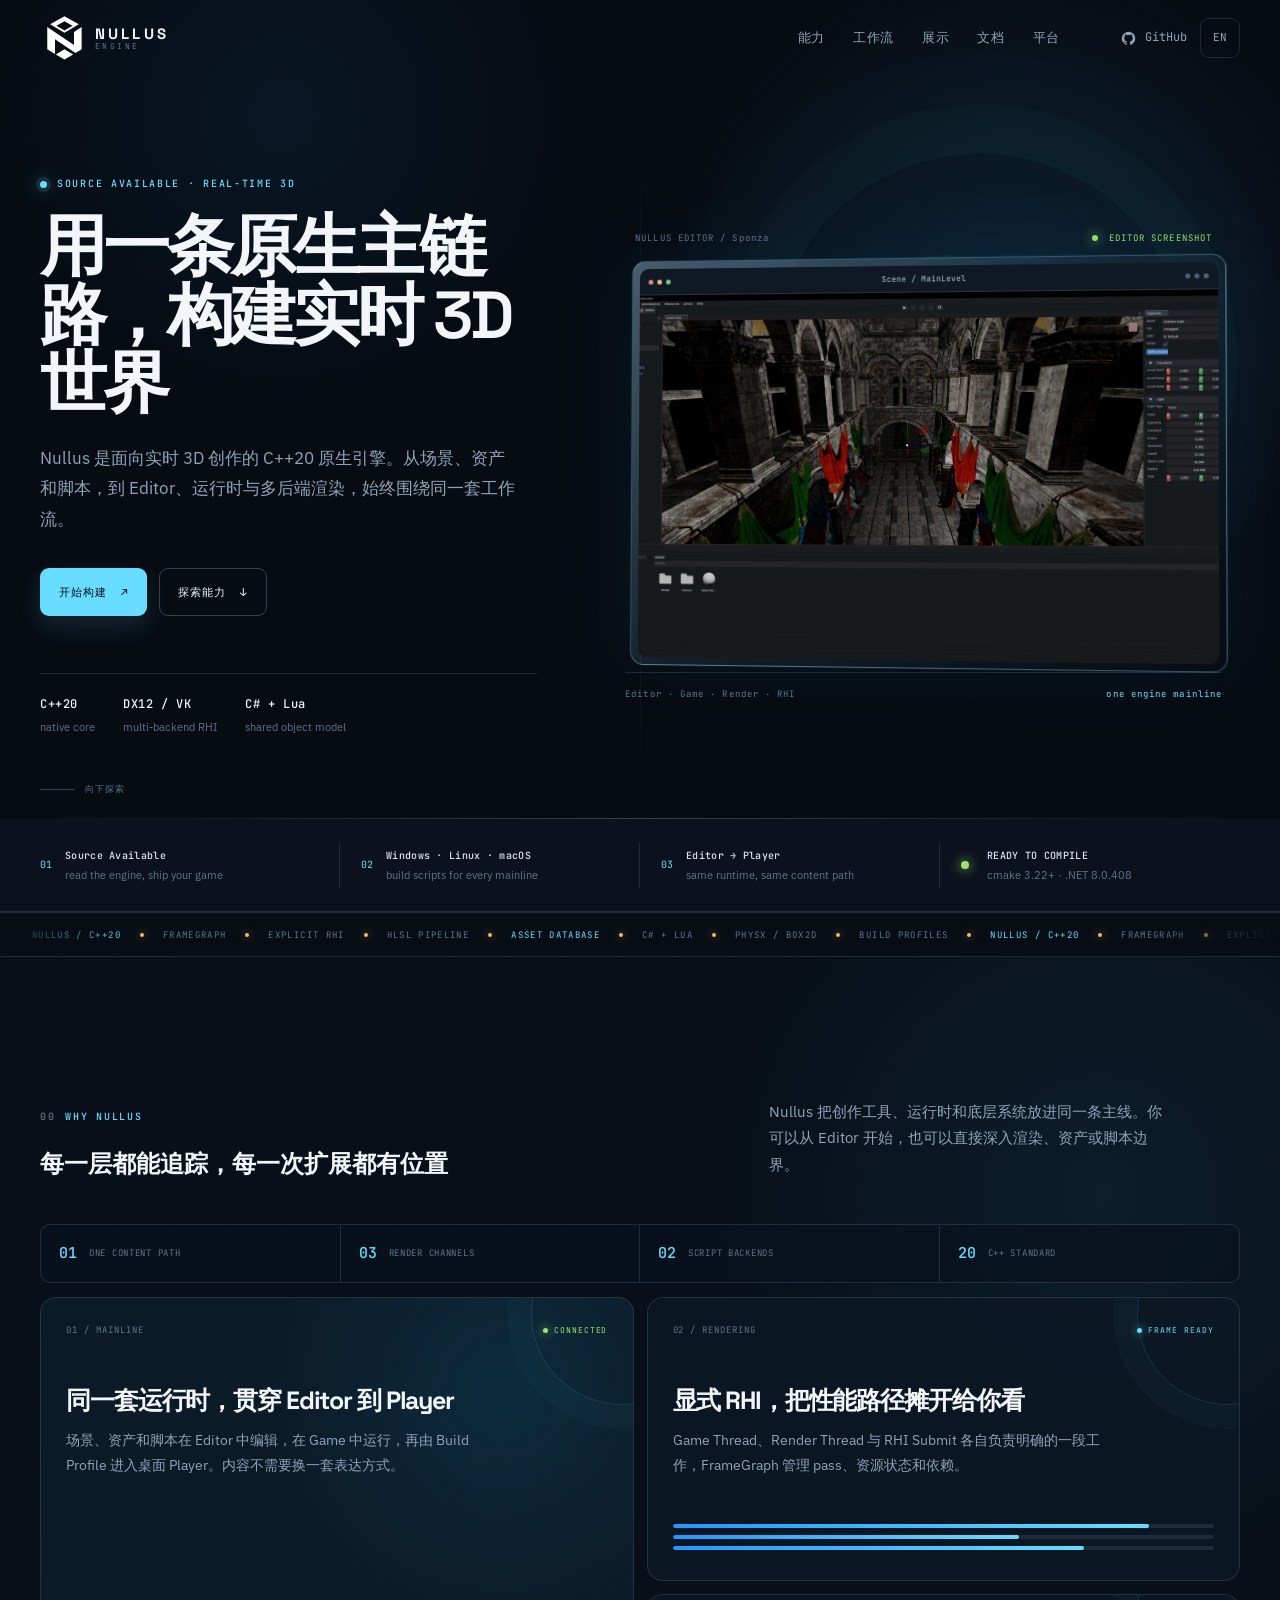
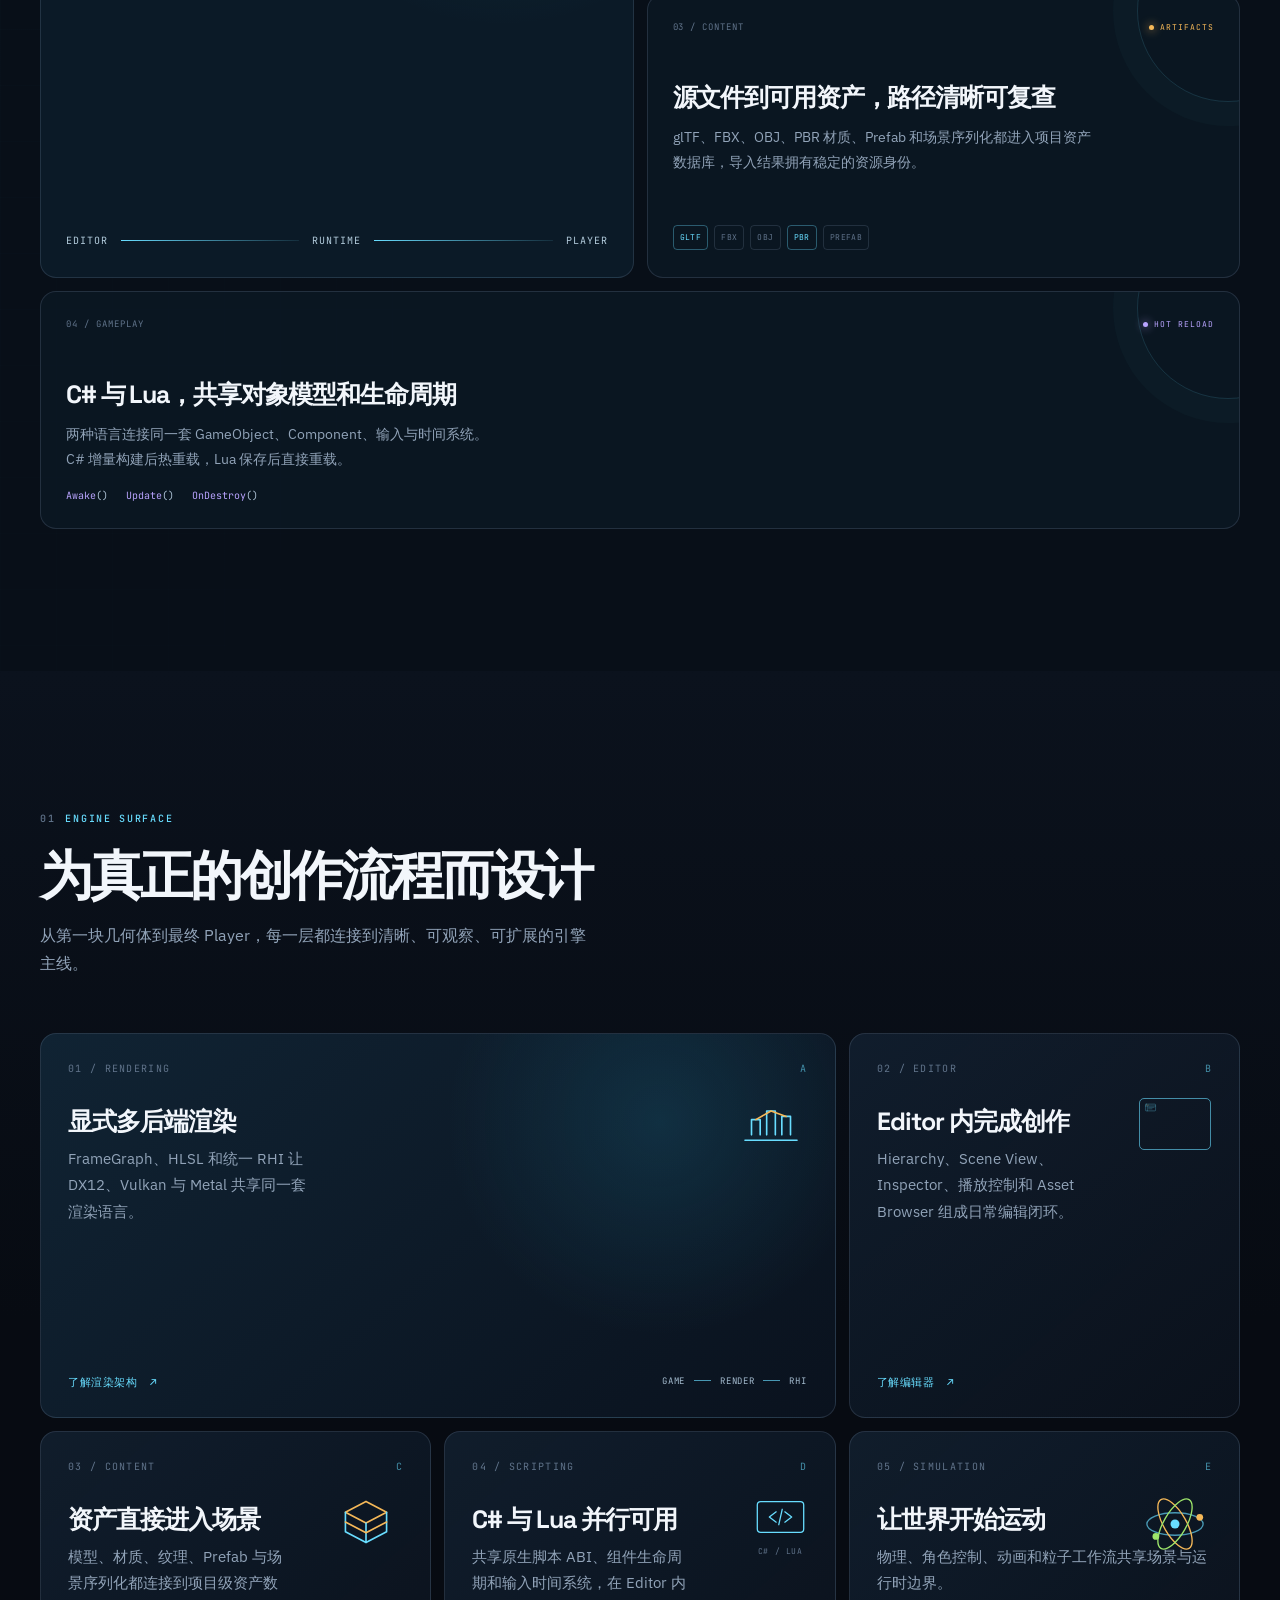
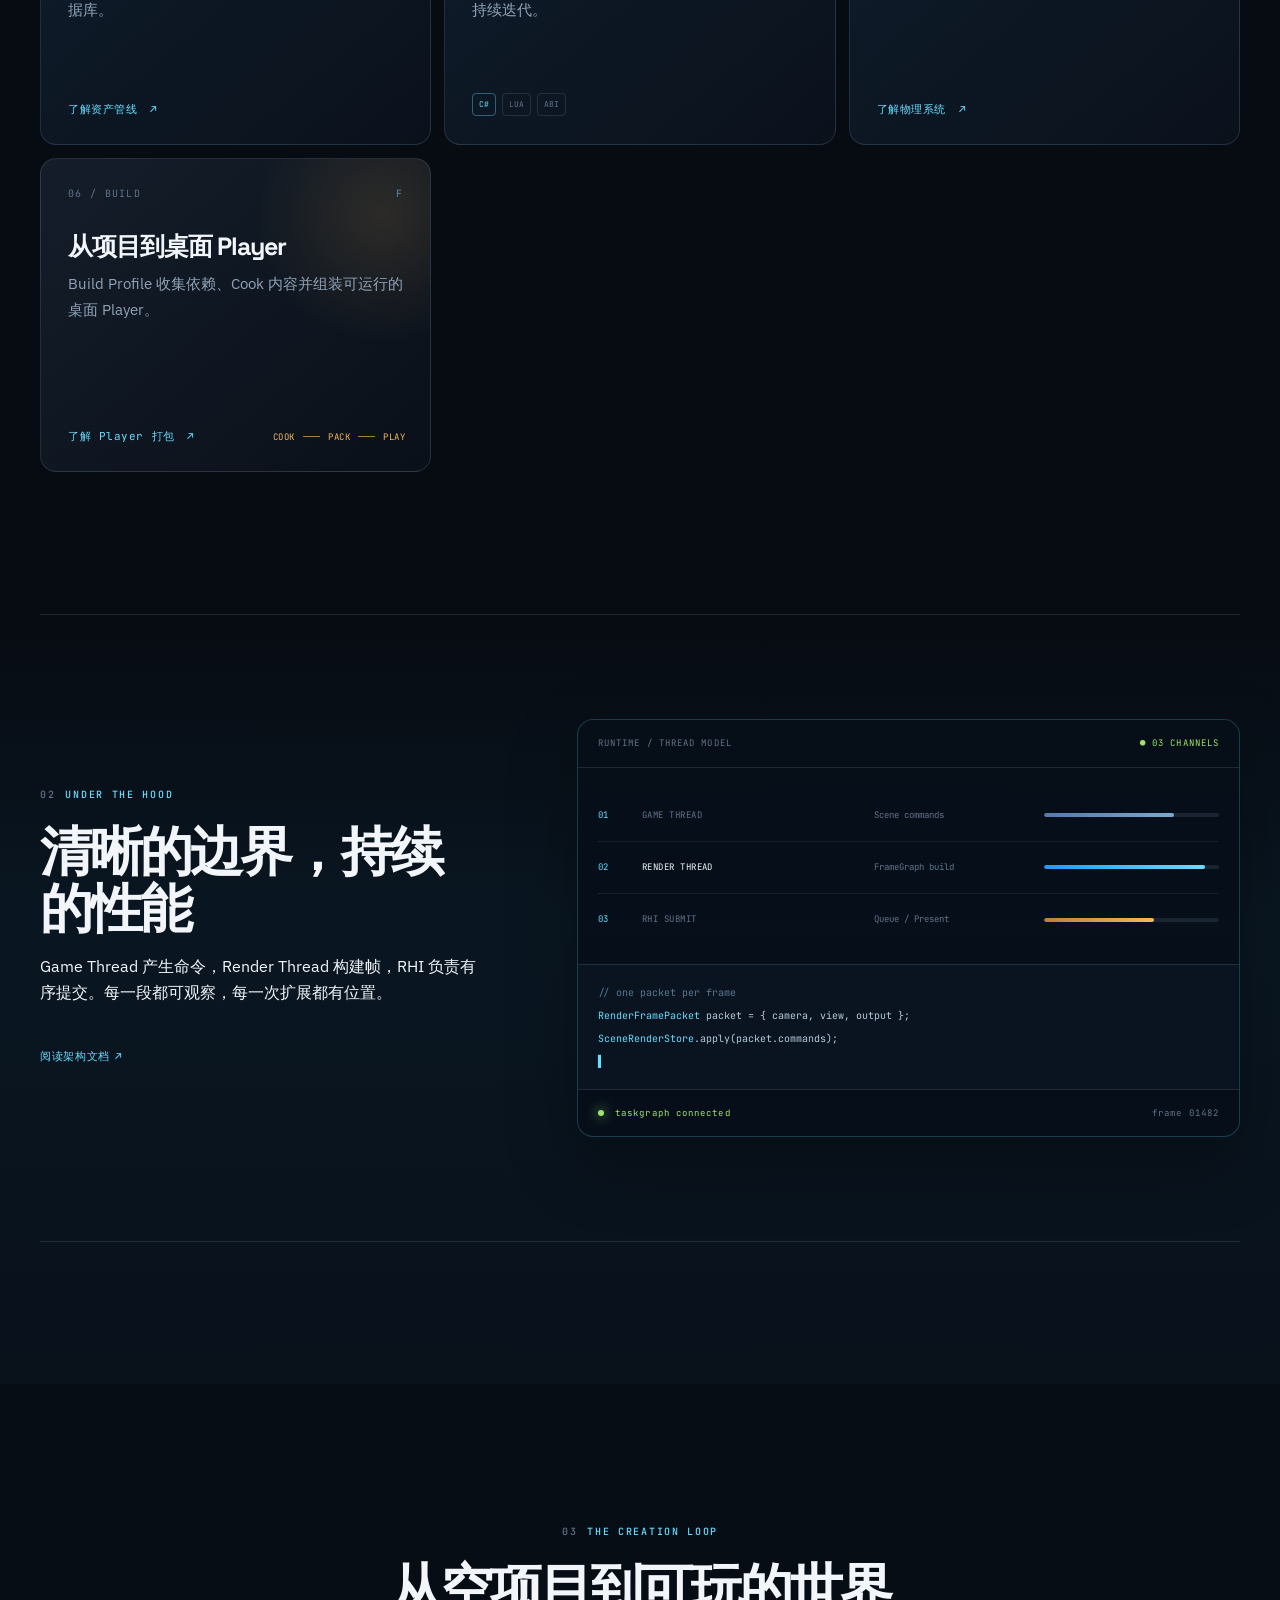
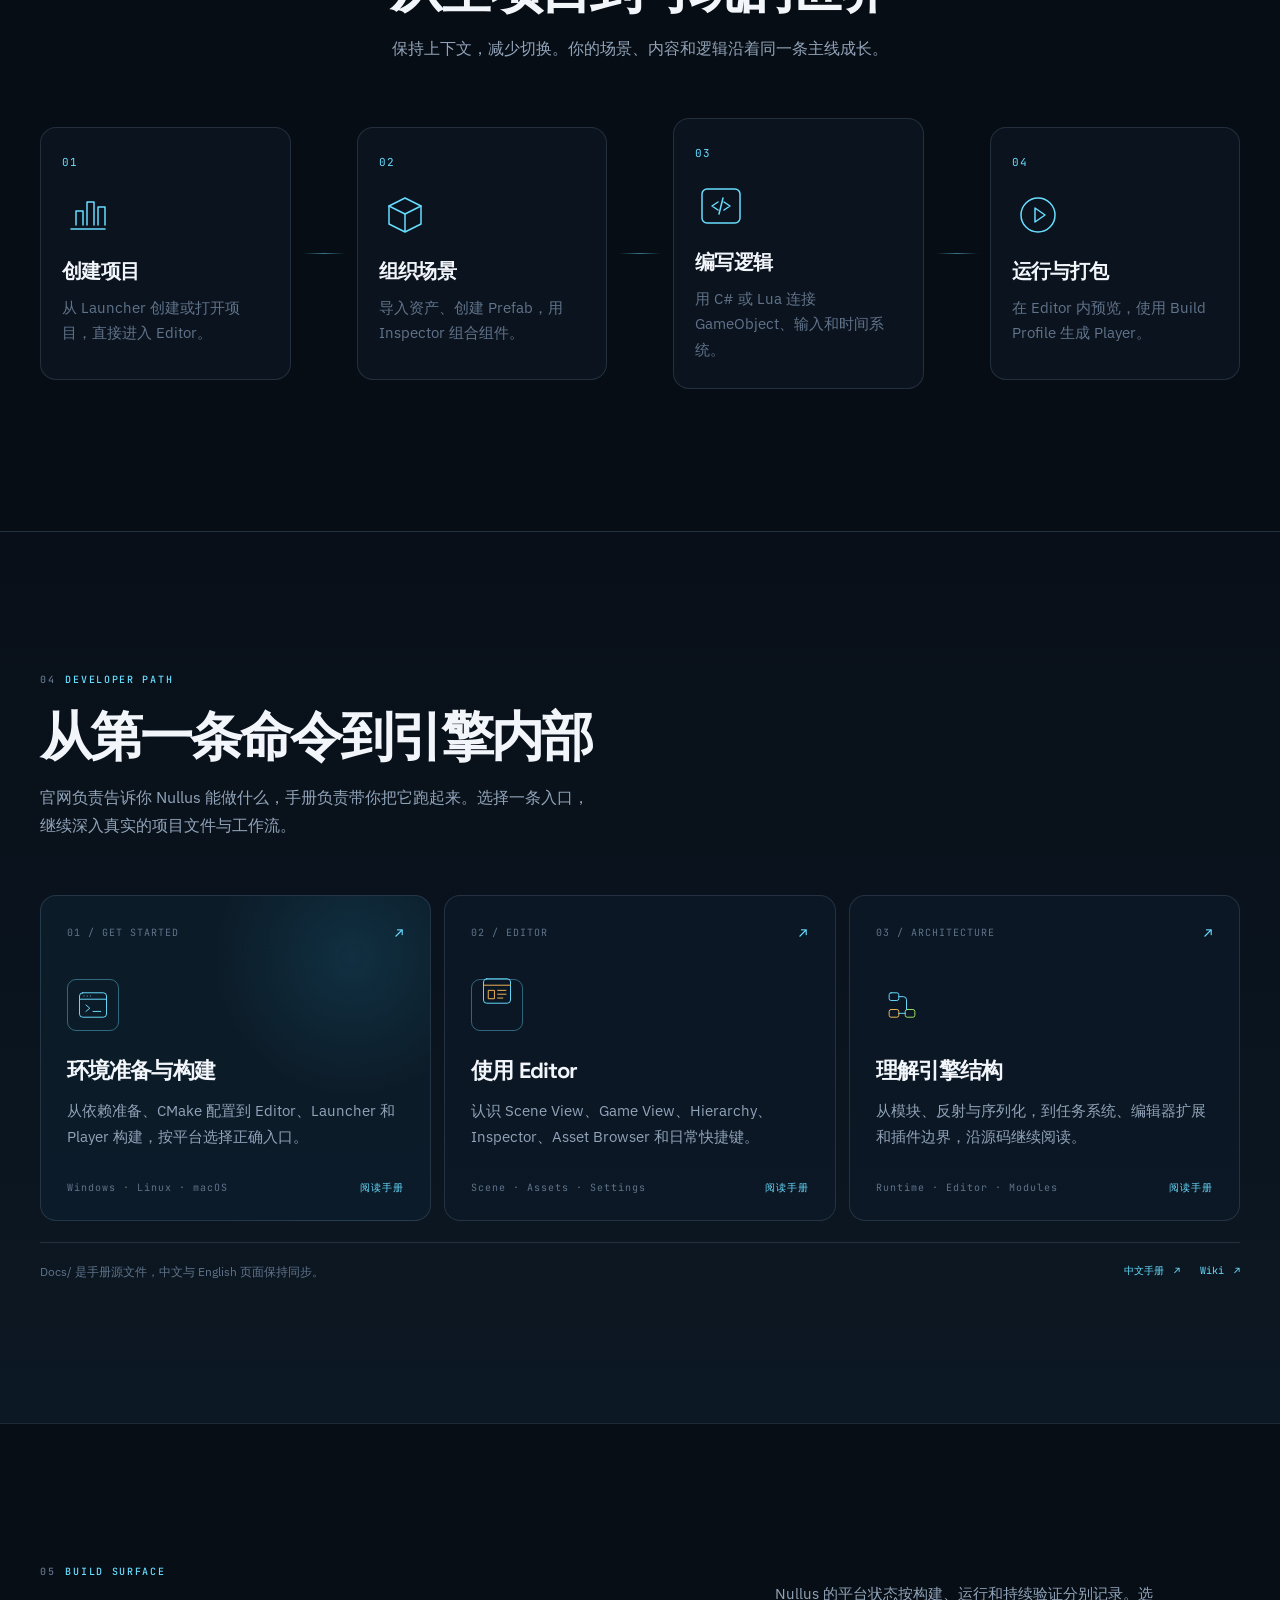
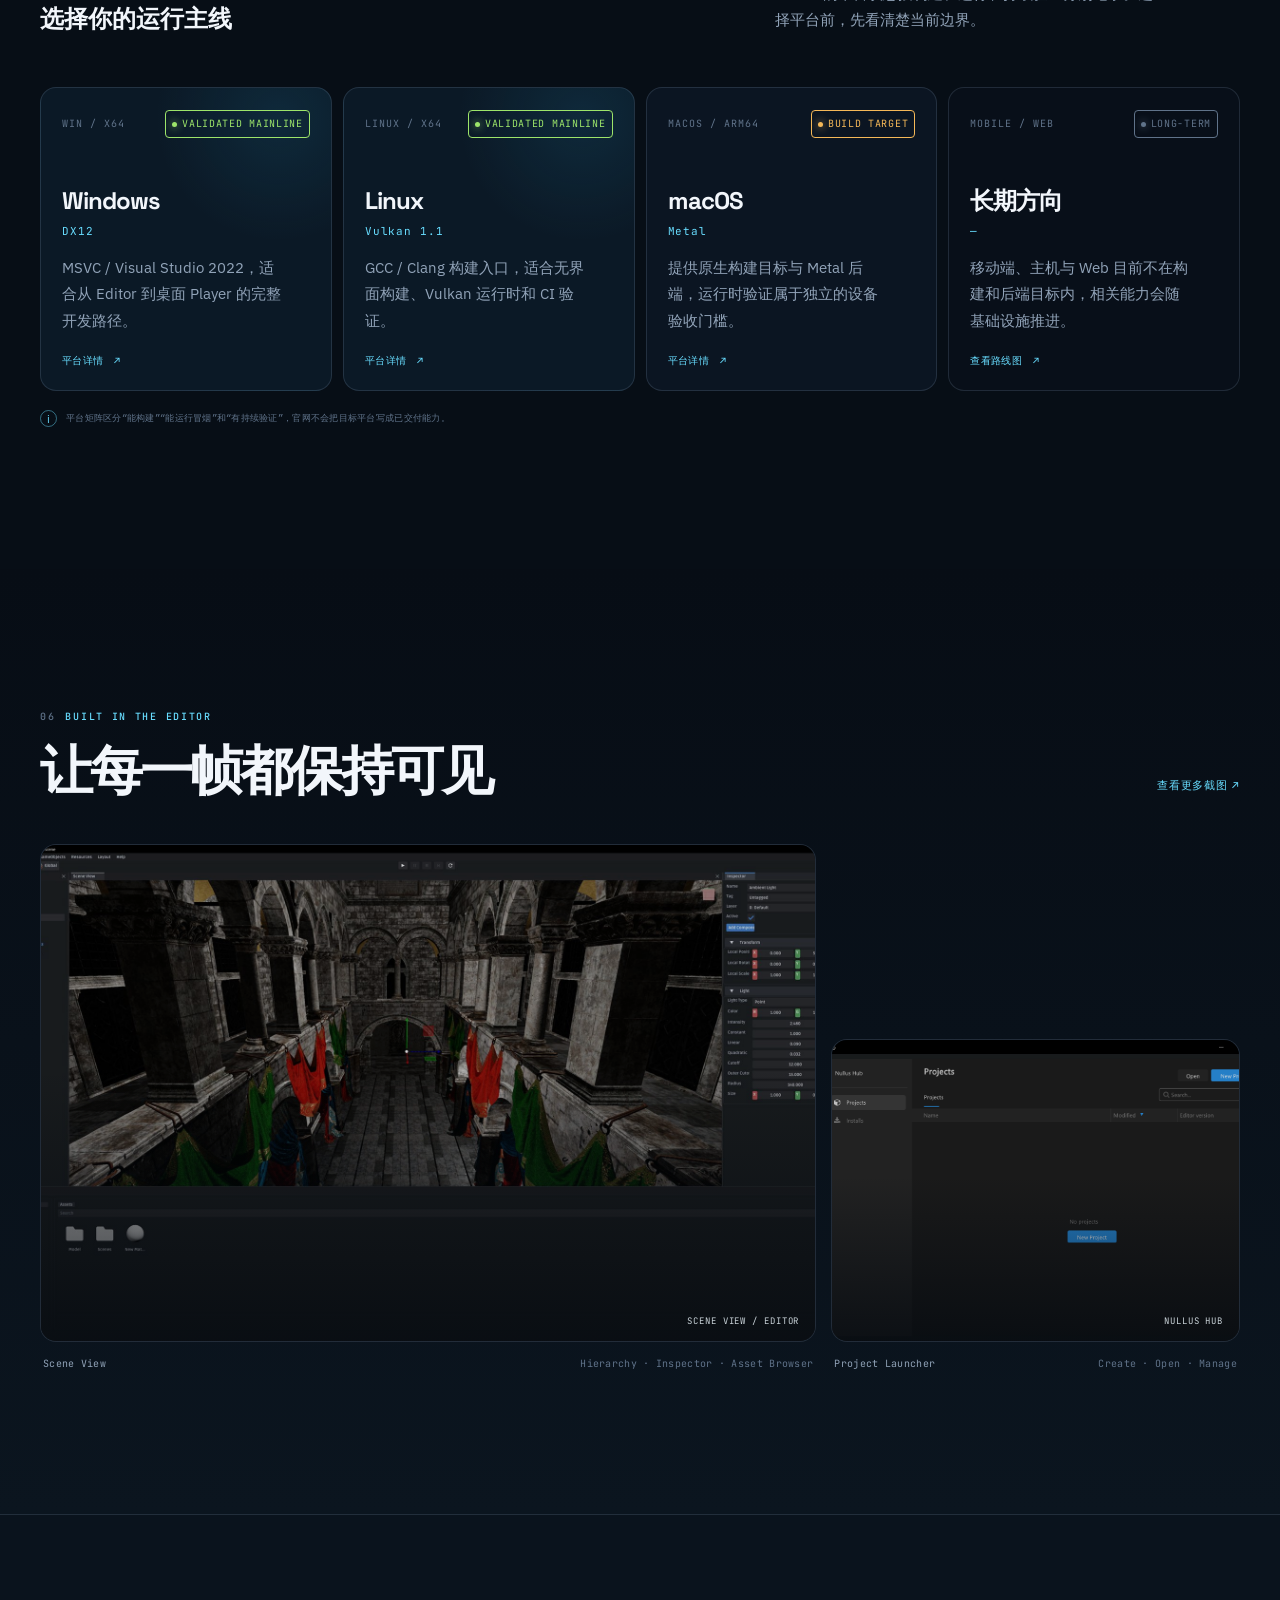
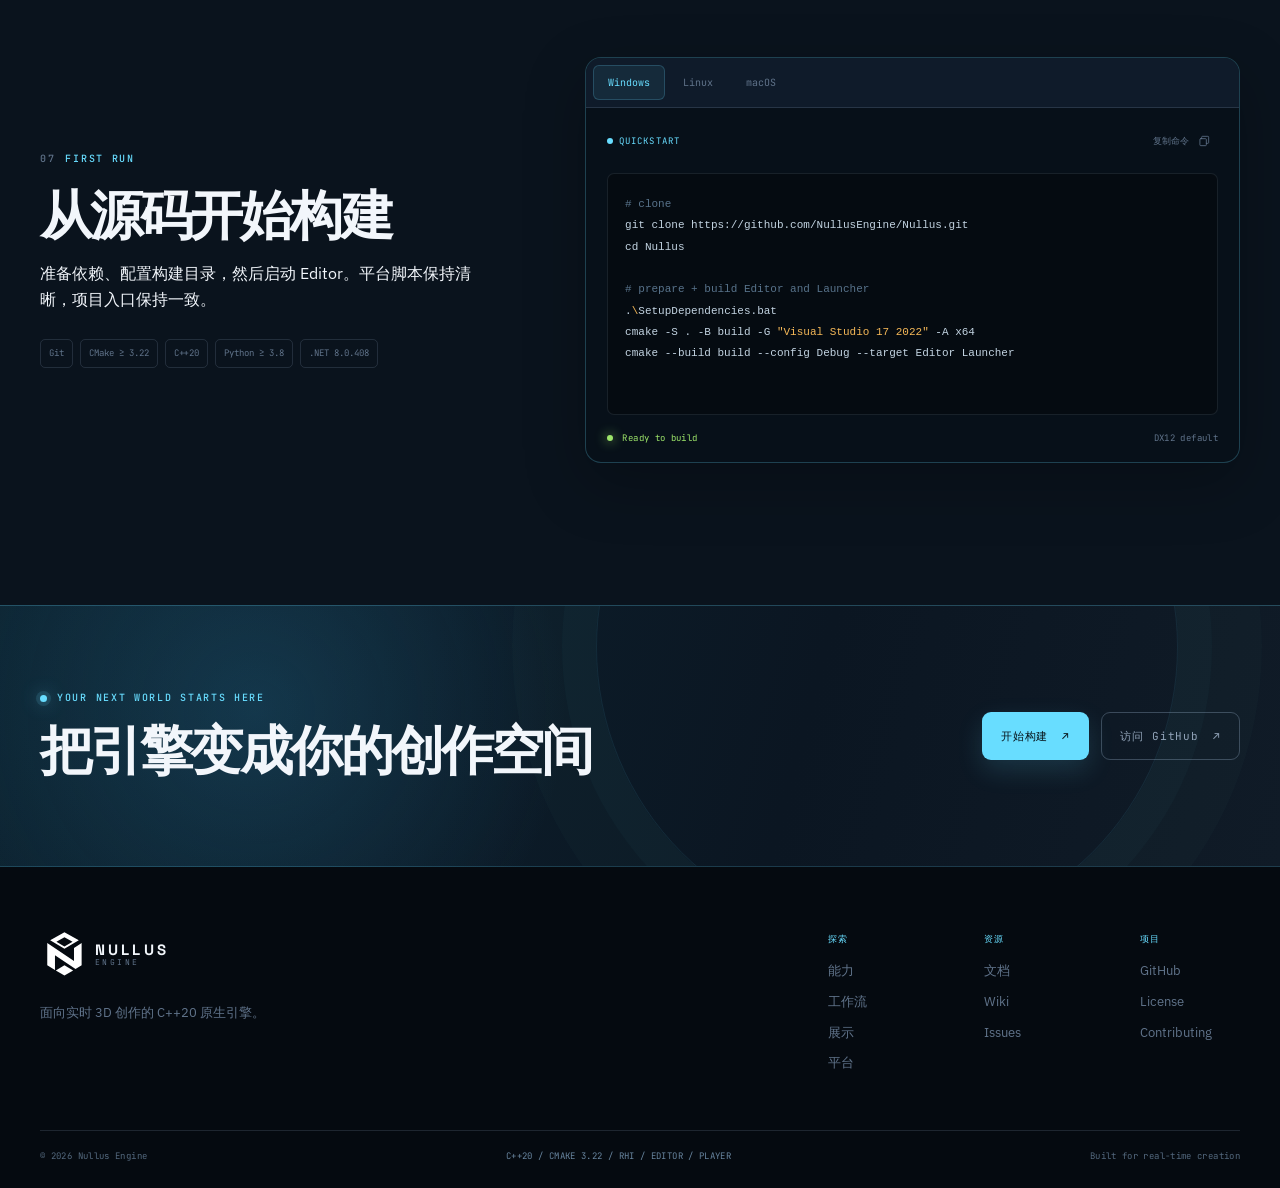
==== commit 1d310f15: "Improve multilingual website SEO" ====
--- a/index.html
+++ b/index.html
@@ -21,15 +21,15 @@
     <meta property="og:title" content="Nullus Engine｜C++20 原生实时 3D 游戏引擎" />
     <meta property="og:description" content="从场景、资产和脚本，到 Editor、运行时与多后端渲染，使用同一条原生引擎主线。" />
     <meta property="og:url" content="https://www.nullusengine.com/zh-cn/" />
-    <meta property="og:image" content="https://www.nullusengine.com/assets/editor.png" />
-    <meta property="og:image:alt" content="Nullus Editor 场景编辑器与实时 3D 视图" />
-    <meta property="og:image:type" content="image/png" />
-    <meta property="og:image:width" content="3840" />
-    <meta property="og:image:height" content="2088" />
+    <meta property="og:image" content="https://www.nullusengine.com/assets/og-cover.jpg" />
+    <meta property="og:image:alt" content="Nullus Engine 编辑器和实时 3D 场景" />
+    <meta property="og:image:type" content="image/jpeg" />
+    <meta property="og:image:width" content="1200" />
+    <meta property="og:image:height" content="630" />
     <meta name="twitter:card" content="summary_large_image" />
     <meta name="twitter:title" content="Nullus Engine｜C++20 原生实时 3D 游戏引擎" />
     <meta name="twitter:description" content="面向实时 3D 创作的 C++20 原生引擎，连接 Editor、运行时、资产与多后端渲染。" />
-    <meta name="twitter:image" content="https://www.nullusengine.com/assets/editor.png" />
+    <meta name="twitter:image" content="https://www.nullusengine.com/assets/og-cover.jpg" />
     <title>Nullus Engine｜C++20 原生实时 3D 游戏引擎</title>
     <link rel="preconnect" href="https://fonts.googleapis.com" />
     <link rel="preconnect" href="https://fonts.gstatic.com" crossorigin />
@@ -37,43 +37,65 @@
       href="https://fonts.googleapis.com/css2?family=IBM+Plex+Sans:wght@400;500;600;700&family=JetBrains+Mono:wght@400;500;600&family=Space+Grotesk:wght@500;600;700&display=swap"
       rel="stylesheet"
     />
-    <link rel="icon" href="assets/NullusIcon.svg" type="image/svg+xml" />
+    <link rel="icon" href="assets/favicon.png" type="image/png" sizes="96x96" />
     <link rel="stylesheet" href="styles.css" />
     <script type="application/ld+json">
-      {
-        "@context": "https://schema.org",
-        "@graph": [
-          {
-            "@type": "WebSite",
-            "@id": "https://www.nullusengine.com/#website",
-            "url": "https://www.nullusengine.com/",
-            "name": "Nullus Engine",
-            "description": "A native C++20 engine for real-time 3D creation.",
-            "publisher": { "@id": "https://www.nullusengine.com/#organization" }
-          },
-          {
-            "@type": "Organization",
-            "@id": "https://www.nullusengine.com/#organization",
-            "name": "Nullus Engine",
-            "url": "https://www.nullusengine.com/",
-            "logo": "https://www.nullusengine.com/assets/NullusIcon.svg",
-            "sameAs": ["https://github.com/NullusEngine/Nullus"]
-          },
-          {
-            "@type": "SoftwareApplication",
-            "@id": "https://www.nullusengine.com/#software",
-            "name": "Nullus Engine",
-            "url": "https://www.nullusengine.com/",
-            "description": "A native C++20 engine for real-time 3D creation with an Editor, FrameGraph rendering, multi-backend RHI, C# and Lua scripting, asset workflows, and desktop Player builds.",
-            "applicationCategory": "GameDevelopmentTool",
-            "operatingSystem": ["Windows", "Linux", "macOS"],
-            "programmingLanguage": "C++20",
-            "image": "https://www.nullusengine.com/assets/editor.png",
-            "codeRepository": "https://github.com/NullusEngine/Nullus",
-            "publisher": { "@id": "https://www.nullusengine.com/#organization" }
-          }
-        ]
+{
+  "@context": "https://schema.org",
+  "@graph": [
+    {
+      "@type": "WebSite",
+      "@id": "https://www.nullusengine.com/#website",
+      "url": "https://www.nullusengine.com/",
+      "name": "Nullus Engine",
+      "inLanguage": [
+        "zh-CN",
+        "en"
+      ],
+      "publisher": {
+        "@id": "https://www.nullusengine.com/#organization"
       }
+    },
+    {
+      "@type": "Organization",
+      "@id": "https://www.nullusengine.com/#organization",
+      "name": "Nullus Engine",
+      "url": "https://www.nullusengine.com/",
+      "logo": "https://www.nullusengine.com/assets/NullusIcon.svg",
+      "sameAs": [
+        "https://github.com/NullusEngine"
+      ]
+    },
+    {
+      "@type": "SoftwareApplication",
+      "@id": "https://www.nullusengine.com/#software",
+      "name": "Nullus Engine",
+      "url": "https://www.nullusengine.com/",
+      "description": "A native C++20 game engine for real-time 3D creation with an Editor, FrameGraph, explicit RHI, C# and Lua scripting, and desktop Player builds.",
+      "applicationCategory": "DeveloperApplication",
+      "operatingSystem": [
+        "Windows",
+        "Linux",
+        "macOS"
+      ],
+      "image": "https://www.nullusengine.com/assets/og-cover.jpg",
+      "publisher": {
+        "@id": "https://www.nullusengine.com/#organization"
+      }
+    },
+    {
+      "@type": "SoftwareSourceCode",
+      "@id": "https://www.nullusengine.com/#source",
+      "name": "Nullus Engine source code",
+      "codeRepository": "https://github.com/NullusEngine/Nullus",
+      "programmingLanguage": "C++",
+      "license": "https://github.com/NullusEngine/Nullus/blob/main/LICENSE",
+      "author": {
+        "@id": "https://www.nullusengine.com/#organization"
+      }
+    }
+  ]
+}
     </script>
   </head>
   <body>
@@ -104,7 +126,7 @@
               <svg viewBox="0 0 24 24" aria-hidden="true"><path d="M12 2.5a9.5 9.5 0 0 0-3 18.51c.48.09.65-.21.65-.46v-1.62c-2.65.58-3.21-1.13-3.21-1.13-.44-1.1-1.07-1.4-1.07-1.4-.87-.6.07-.59.07-.59.96.07 1.46.99 1.46.99.86 1.46 2.26 1.04 2.81.8.09-.62.34-1.04.61-1.28-2.11-.24-4.33-1.05-4.33-4.69 0-1.04.37-1.89.98-2.56-.1-.24-.43-1.21.09-2.52 0 0 .8-.26 2.62.98A9.1 9.1 0 0 1 12 7.2c.81 0 1.62.11 2.38.33 1.82-1.24 2.62-.98 2.62-.98.52 1.31.19 2.28.09 2.52.61.67.98 1.52.98 2.56 0 3.65-2.23 4.45-4.35 4.68.35.3.65.88.65 1.77v2.47c0 .25.17.55.66.46A9.5 9.5 0 0 0 12 2.5Z" /></svg>
               <span>GitHub</span>
             </a>
-            <button class="lang-toggle" type="button" data-language-toggle aria-label="切换为 English">EN</button>
+            <a class="lang-toggle" href="en/" data-file-href="en/index.html" hreflang="en" data-language-toggle aria-label="Switch to English">EN</a>
             <button class="menu-toggle" type="button" data-menu-toggle aria-expanded="false" aria-controls="mobile-menu" aria-label="打开菜单">
               <span></span><span></span>
             </button>
@@ -143,7 +165,7 @@
             </div>
 
             <div class="hero-visual reveal reveal-delay" aria-label="Nullus Editor 工作区预览">
-              <div class="visual-topline"><span>NULLUS EDITOR / Sponza</span><span class="live-status"><i></i> LIVE PREVIEW</span></div>
+              <div class="visual-topline"><span>NULLUS EDITOR / Sponza</span><span class="live-status"><i></i> EDITOR SCREENSHOT</span></div>
               <div class="editor-frame">
                 <div class="editor-toolbar">
                   <span class="window-dots"><i></i><i></i><i></i></span>
@@ -151,7 +173,7 @@
                   <span class="toolbar-actions"><b></b><b></b><b></b></span>
                 </div>
                 <div class="editor-screenshot">
-                  <img src="assets/editor.png" alt="Nullus Editor 展示了场景视图、Hierarchy、Inspector 和 Asset Browser" />
+                  <img src="assets/editor-1920.jpg" width="1920" height="1044" decoding="async" fetchpriority="high" alt="Nullus Editor 展示了场景视图、Hierarchy、Inspector 和 Asset Browser" />
                   <div class="scanline" aria-hidden="true"></div>
                 </div>
               </div>
@@ -234,6 +256,7 @@
                 <div class="feature-icon icon-rhi" aria-hidden="true"><svg viewBox="0 0 64 48" focusable="false"><path d="M8 39h48"/><path d="M14 34V20h8v14M28 34V12h8v22M42 34V17h8v17"/><path d="M18 20 32 12l14 5"/></svg></div>
                 <h3 data-i18n="featureRenderTitle">显式多后端渲染</h3>
                 <p data-i18n="featureRenderText">FrameGraph、HLSL 和统一 RHI 让 DX12、Vulkan 与 Metal 共享同一套渲染语言。</p>
+                <a class="card-link" href="zh-cn/rendering/" data-file-href="zh-cn/rendering/index.html" data-i18n="featureRenderLink">了解渲染架构 <span aria-hidden="true">↗</span></a>
                 <div class="mini-diagram" aria-hidden="true"><span>GAME</span><i></i><span>RENDER</span><i></i><span>RHI</span></div>
               </article>
 
@@ -242,7 +265,7 @@
                 <div class="feature-icon icon-editor" aria-hidden="true"><svg viewBox="0 0 64 48" focusable="false"><rect x="5" y="6" width="54" height="36" rx="4"/><path d="M5 16h54M15 16v26M22 23h29M22 31h18"/><circle cx="11" cy="11" r="1.5"/><circle cx="16" cy="11" r="1.5"/><circle cx="21" cy="11" r="1.5"/></svg></div>
                 <h3 data-i18n="featureEditorTitle">Editor 内完成创作</h3>
                 <p data-i18n="featureEditorText">Hierarchy、Scene View、Inspector、播放控制和 Asset Browser 组成日常编辑闭环。</p>
-                <div class="card-link" data-i18n="learnMore">查看工作区 <span>↗</span></div>
+                <a class="card-link" data-doc-link data-doc-zh="https://github.com/NullusEngine/Nullus/blob/main/Docs/zh-CN/editor/workspace.md" data-doc-en="https://github.com/NullusEngine/Nullus/blob/main/Docs/en/editor/workspace.md" href="https://github.com/NullusEngine/Nullus/blob/main/Docs/zh-CN/editor/workspace.md" target="_blank" rel="noreferrer" data-i18n="featureEditorLink">了解编辑器 <span aria-hidden="true">↗</span></a>
               </article>
 
               <article class="feature-card reveal reveal-delay-short">
@@ -250,7 +273,7 @@
                 <div class="feature-icon icon-assets" aria-hidden="true"><svg viewBox="0 0 64 48" focusable="false"><path d="m32 5 19 10-19 10-19-10 19-10Z"/><path d="M13 15v18l19 10 19-10V15M32 25v18"/><path d="m13 24 19 10 19-10"/></svg></div>
                 <h3 data-i18n="featureAssetsTitle">资产直接进入场景</h3>
                 <p data-i18n="featureAssetsText">模型、材质、纹理、Prefab 与场景序列化都连接到项目级资产数据库。</p>
-                <div class="card-link" data-i18n="learnMore">查看资产管线 <span>↗</span></div>
+                <a class="card-link" data-doc-link data-doc-zh="https://github.com/NullusEngine/Nullus/blob/main/Docs/zh-CN/assets/pipeline.md" data-doc-en="https://github.com/NullusEngine/Nullus/blob/main/Docs/en/assets/pipeline.md" href="https://github.com/NullusEngine/Nullus/blob/main/Docs/zh-CN/assets/pipeline.md" target="_blank" rel="noreferrer" data-i18n="featureAssetsLink">了解资产管线 <span aria-hidden="true">↗</span></a>
               </article>
 
               <article class="feature-card reveal">
@@ -266,7 +289,7 @@
                 <div class="simulation-orbit" aria-hidden="true"><svg viewBox="0 0 64 48" focusable="false"><ellipse cx="32" cy="24" rx="25" ry="10"/><ellipse cx="32" cy="24" rx="25" ry="10" transform="rotate(60 32 24)"/><ellipse cx="32" cy="24" rx="25" ry="10" transform="rotate(-60 32 24)"/><circle cx="32" cy="24" r="4"/><circle cx="54" cy="18" r="3"/><circle cx="15" cy="35" r="3"/></svg></div>
                 <h3 data-i18n="featureSimTitle">让世界开始运动</h3>
                 <p data-i18n="featureSimText">物理、角色控制、动画和粒子工作流共享场景与运行时边界。</p>
-                <div class="card-link" data-i18n="learnMore">查看运行时 <span>↗</span></div>
+                <a class="card-link" data-doc-link data-doc-zh="https://github.com/NullusEngine/Nullus/blob/main/Docs/zh-CN/physics/roadmap.md" data-doc-en="https://github.com/NullusEngine/Nullus/blob/main/Docs/en/physics/roadmap.md" href="https://github.com/NullusEngine/Nullus/blob/main/Docs/zh-CN/physics/roadmap.md" target="_blank" rel="noreferrer" data-i18n="featureSimLink">了解物理系统 <span aria-hidden="true">↗</span></a>
               </article>
 
               <article class="feature-card feature-card-build reveal reveal-delay-short">
@@ -274,7 +297,7 @@
                 <div class="build-label" aria-hidden="true"><span>COOK</span><i></i><span>PACK</span><i></i><span>PLAY</span></div>
                 <h3 data-i18n="featureBuildTitle">从项目到桌面 Player</h3>
                 <p data-i18n="featureBuildText">Build Profile 收集依赖、Cook 内容并组装可运行的桌面 Player。</p>
-                <div class="card-link" data-i18n="learnMore">查看构建流程 <span>↗</span></div>
+                <a class="card-link" data-doc-link data-doc-zh="https://github.com/NullusEngine/Nullus/blob/main/Docs/zh-CN/platform-build/packaging.md" data-doc-en="https://github.com/NullusEngine/Nullus/blob/main/Docs/en/platform-build/packaging.md" href="https://github.com/NullusEngine/Nullus/blob/main/Docs/zh-CN/platform-build/packaging.md" target="_blank" rel="noreferrer" data-i18n="featureBuildLink">了解 Player 打包 <span aria-hidden="true">↗</span></a>
               </article>
             </div>
           </div>
@@ -328,7 +351,7 @@
               <p data-i18n="docsLede">官网负责告诉你 Nullus 能做什么，手册负责带你把它跑起来。选择一条入口，继续深入真实的项目文件与工作流。</p>
             </div>
             <div class="docs-grid">
-              <a class="doc-card doc-card-feature reveal" data-doc-link data-doc-zh="https://github.com/NullusEngine/Nullus/blob/main/Docs/zh-CN/getting-started/build.md" data-doc-en="https://github.com/NullusEngine/Nullus/blob/main/Docs/en/getting-started/build.md" href="https://github.com/NullusEngine/Nullus/blob/main/Docs/zh-CN/getting-started/build.md" target="_blank" rel="noreferrer">
+              <a class="doc-card doc-card-feature reveal" href="zh-cn/getting-started/" data-file-href="zh-cn/getting-started/index.html">
                 <div class="doc-card-top"><span class="doc-kicker">01 / GET STARTED</span><span class="doc-arrow" aria-hidden="true">↗</span></div>
                 <div class="doc-icon doc-icon-terminal" aria-hidden="true"><svg viewBox="0 0 56 56" focusable="false"><rect x="7" y="9" width="42" height="38" rx="5"/><path d="M7 19h42M14 14h.01M19 14h.01M24 14h.01M17 28l6 5-6 5M28 38h12"/></svg></div>
                 <h3 data-i18n="docsBuildTitle">环境准备与构建</h3>
@@ -371,8 +394,8 @@
           <div class="container">
             <div class="gallery-heading reveal"><div><p class="eyebrow"><span>06</span><span data-i18n="galleryEyebrow">BUILT IN THE EDITOR</span></p><h2 data-i18n="galleryTitle">让每一帧都保持可见</h2></div><a class="text-link" href="https://github.com/NullusEngine/Nullus/tree/main/Docs/Screenshots" target="_blank" rel="noreferrer" data-i18n="galleryLink">查看更多截图 <span>↗</span></a></div>
             <div class="gallery-grid">
-              <figure class="gallery-main reveal"><div class="gallery-image-wrap"><img src="assets/editor.png" alt="Nullus Editor 场景编辑器界面" loading="lazy" /><span class="image-label">SCENE VIEW / EDITOR</span></div><figcaption><span>Scene View</span><span>Hierarchy · Inspector · Asset Browser</span></figcaption></figure>
-              <figure class="gallery-side reveal reveal-delay"><div class="gallery-image-wrap"><img src="assets/launcher.png" alt="Nullus Hub 项目启动器界面" loading="lazy" /><span class="image-label">NULLUS HUB</span></div><figcaption><span>Project Launcher</span><span>Create · Open · Manage</span></figcaption></figure>
+              <figure class="gallery-main reveal"><div class="gallery-image-wrap"><img src="assets/editor-1920.jpg" width="1920" height="1044" decoding="async" alt="Nullus Editor 场景编辑器界面" loading="lazy" /><span class="image-label">SCENE VIEW / EDITOR</span></div><figcaption><span>Scene View</span><span>Hierarchy · Inspector · Asset Browser</span></figcaption></figure>
+              <figure class="gallery-side reveal reveal-delay"><div class="gallery-image-wrap"><img src="assets/launcher.png" width="1282" height="799" decoding="async" alt="Nullus Hub 项目启动器界面" loading="lazy" /><span class="image-label">NULLUS HUB</span></div><figcaption><span>Project Launcher</span><span>Create · Open · Manage</span></figcaption></figure>
             </div>
           </div>
         </section>
@@ -381,7 +404,7 @@
           <div class="container start-grid">
             <div class="section-heading reveal">
               <p class="eyebrow"><span>07</span><span data-i18n="startEyebrow">FIRST RUN</span></p>
-              <h2 data-i18n="startTitle">三条命令，进入你的第一个场景</h2>
+              <h2 data-i18n="startTitle">从源码开始构建</h2>
               <p data-i18n="startLede">准备依赖、配置构建目录，然后启动 Editor。平台脚本保持清晰，项目入口保持一致。</p>
             <div class="requirements"><span>Git</span><span>CMake ≥ 3.22</span><span>C++20</span><span>Python ≥ 3.8</span><span>.NET 8.0.408</span></div>
             </div>
@@ -397,10 +420,10 @@
 git clone https://github.com/NullusEngine/Nullus.git
 cd Nullus
 
-<span class="terminal-comment"># prepare + build Editor</span>
+<span class="terminal-comment"># prepare + build Editor and Launcher</span>
 .<span class="terminal-prompt">\</span>SetupDependencies.bat
 cmake -S . -B build -G <span class="terminal-string">"Visual Studio 17 2022"</span> -A x64
-cmake --build build --config Debug --target Editor</code></pre>
+cmake --build build --config Debug --target Editor Launcher</code></pre>
                 <div class="terminal-status"><span><i></i> <span data-i18n="terminalReady">Ready to build</span></span><span data-terminal-backend>DX12 default</span></div>
               </div>
             </div>
--- a/styles.css
+++ b/styles.css
@@ -1,5 +1,3 @@
-@import url('https://fonts.googleapis.com/css2?family=IBM+Plex+Sans:wght@400;500;600;700&family=JetBrains+Mono:wght@400;500;600&family=Space+Grotesk:wght@500;600;700&display=swap');
-
 :root {
   --bg: #070b12;
   --bg-elevated: #0b121d;
@@ -3014,3 +3012,305 @@
     transform: none;
   }
 }
+
+/* Documentation-style landing pages */
+.guide-page {
+  background: radial-gradient(circle at 85% 0%, rgba(29, 114, 153, 0.16), transparent 27rem), var(--bg);
+}
+
+.guide-header {
+  border-bottom: 1px solid var(--line);
+}
+
+.guide-header-inner {
+  display: flex;
+  min-height: 76px;
+  align-items: center;
+  justify-content: space-between;
+  gap: 24px;
+}
+
+.guide-nav {
+  display: flex;
+  align-items: center;
+  gap: 24px;
+}
+
+.guide-nav > a:not(.lang-toggle) {
+  display: inline-flex;
+  min-height: 44px;
+  align-items: center;
+  color: var(--text-muted);
+  font-size: 14px;
+  transition: color 180ms ease;
+}
+
+.guide-nav > a:not(.lang-toggle):hover,
+.guide-breadcrumb a:hover {
+  color: var(--accent);
+}
+
+.guide-hero {
+  max-width: 920px;
+  padding: 76px 0 70px;
+}
+
+.guide-breadcrumb {
+  display: flex;
+  flex-wrap: wrap;
+  gap: 12px;
+  margin-bottom: 46px;
+  color: var(--text-muted);
+  font-size: 13px;
+}
+
+.guide-breadcrumb a {
+  color: var(--text);
+  transition: color 180ms ease;
+}
+
+.guide-hero h1 {
+  max-width: 900px;
+  margin-bottom: 22px;
+  font-size: clamp(40px, 5.1vw, 68px);
+  line-height: 1.12;
+}
+
+.guide-lead {
+  max-width: 750px;
+  margin-bottom: 0;
+  color: var(--text-muted);
+  font-size: 18px;
+  line-height: 1.8;
+}
+
+.guide-layout {
+  display: grid;
+  grid-template-columns: minmax(0, 1fr) 240px;
+  align-items: start;
+  gap: min(8vw, 110px);
+}
+
+.guide-article {
+  min-width: 0;
+  max-width: 800px;
+}
+
+.guide-section {
+  padding: 40px 0;
+  border-top: 1px solid var(--line);
+  scroll-margin-top: 24px;
+}
+
+.guide-section h2,
+.guide-next h2 {
+  margin-bottom: 20px;
+  font-size: clamp(25px, 3vw, 34px);
+  font-weight: 600;
+  letter-spacing: -0.03em;
+  line-height: 1.25;
+}
+
+.guide-section h3 {
+  margin: 28px 0 10px;
+  font-size: 19px;
+}
+
+.guide-section p,
+.guide-section li,
+.guide-next p {
+  color: #b8c8d7;
+  font-size: 16px;
+  line-height: 1.85;
+}
+
+.guide-section p:last-child {
+  margin-bottom: 0;
+}
+
+.guide-section li + li {
+  margin-top: 10px;
+}
+
+.guide-section a,
+.guide-source {
+  color: var(--accent);
+  text-decoration: underline;
+  text-underline-offset: 4px;
+}
+
+.guide-section code {
+  padding: 2px 5px;
+  color: #dbedfc;
+  background: var(--surface-raised);
+  border-radius: 4px;
+  font-family: var(--mono);
+  font-size: 0.88em;
+  overflow-wrap: anywhere;
+}
+
+.guide-section pre {
+  overflow-x: auto;
+  margin: 20px 0;
+  padding: 20px;
+  background: #050b11;
+  border: 1px solid var(--line);
+  border-radius: 10px;
+}
+
+.guide-section pre code {
+  padding: 0;
+  background: transparent;
+  font-size: 13px;
+  line-height: 1.8;
+  overflow-wrap: normal;
+}
+
+.guide-flow {
+  display: flex;
+  flex-wrap: wrap;
+  align-items: center;
+  gap: 12px;
+  margin: 24px 0;
+  padding: 20px;
+  background: var(--surface);
+  border: 1px solid var(--line);
+  border-radius: 10px;
+  color: var(--accent);
+  font-family: var(--mono);
+  font-size: 12px;
+}
+
+.guide-aside {
+  position: sticky;
+  top: 32px;
+  display: flex;
+  flex-direction: column;
+  gap: 20px;
+  padding: 24px;
+  background: var(--surface);
+  border: 1px solid var(--line);
+  border-radius: 14px;
+}
+
+.guide-aside-label {
+  color: var(--text);
+  font-size: 14px;
+  font-weight: 600;
+}
+
+.guide-aside nav {
+  display: flex;
+  flex-direction: column;
+  gap: 12px;
+}
+
+.guide-aside nav a {
+  color: var(--text-muted);
+  font-size: 14px;
+}
+
+.guide-aside nav a:hover {
+  color: var(--accent);
+}
+
+.guide-source {
+  padding-top: 18px;
+  border-top: 1px solid var(--line);
+  font-size: 14px;
+}
+
+.guide-next {
+  margin: 24px 0 90px;
+  padding: 32px;
+  background: linear-gradient(130deg, #102c3a, #0d1925);
+  border: 1px solid rgba(104, 221, 255, 0.2);
+  border-radius: 16px;
+}
+
+.guide-next h2 {
+  margin-bottom: 10px;
+}
+
+.guide-next .button {
+  margin-top: 8px;
+}
+
+.guide-footer {
+  border-top: 1px solid var(--line);
+  background: #050a10;
+}
+
+.guide-footer-inner {
+  display: flex;
+  flex-wrap: wrap;
+  justify-content: space-between;
+  gap: 12px 24px;
+  padding: 25px 0;
+  color: var(--text-muted);
+  font-size: 13px;
+}
+
+.guide-footer a {
+  color: var(--accent);
+}
+
+@media (max-width: 820px) {
+  .guide-layout {
+    grid-template-columns: minmax(0, 1fr);
+    gap: 0;
+  }
+
+  .guide-aside {
+    position: static;
+    grid-row: 1;
+    margin-bottom: 32px;
+  }
+
+  .guide-aside nav {
+    flex-direction: row;
+    flex-wrap: wrap;
+    gap: 10px 20px;
+  }
+}
+
+@media (max-width: 560px) {
+  .guide-header-inner {
+    flex-wrap: wrap;
+    gap: 8px 16px;
+    padding: 14px 0;
+  }
+
+  .guide-nav {
+    flex-wrap: wrap;
+    gap: 4px 18px;
+  }
+
+  .guide-nav > a:not(.lang-toggle) {
+    font-size: 13px;
+  }
+
+  .guide-hero {
+    padding: 52px 0 48px;
+  }
+
+  .guide-breadcrumb {
+    margin-bottom: 34px;
+  }
+
+  .guide-hero h1 {
+    font-size: clamp(36px, 9vw, 48px);
+  }
+
+  .guide-lead {
+    font-size: 16px;
+  }
+
+  .guide-section {
+    padding: 32px 0;
+  }
+
+  .guide-next {
+    padding: 24px;
+  }
+}
